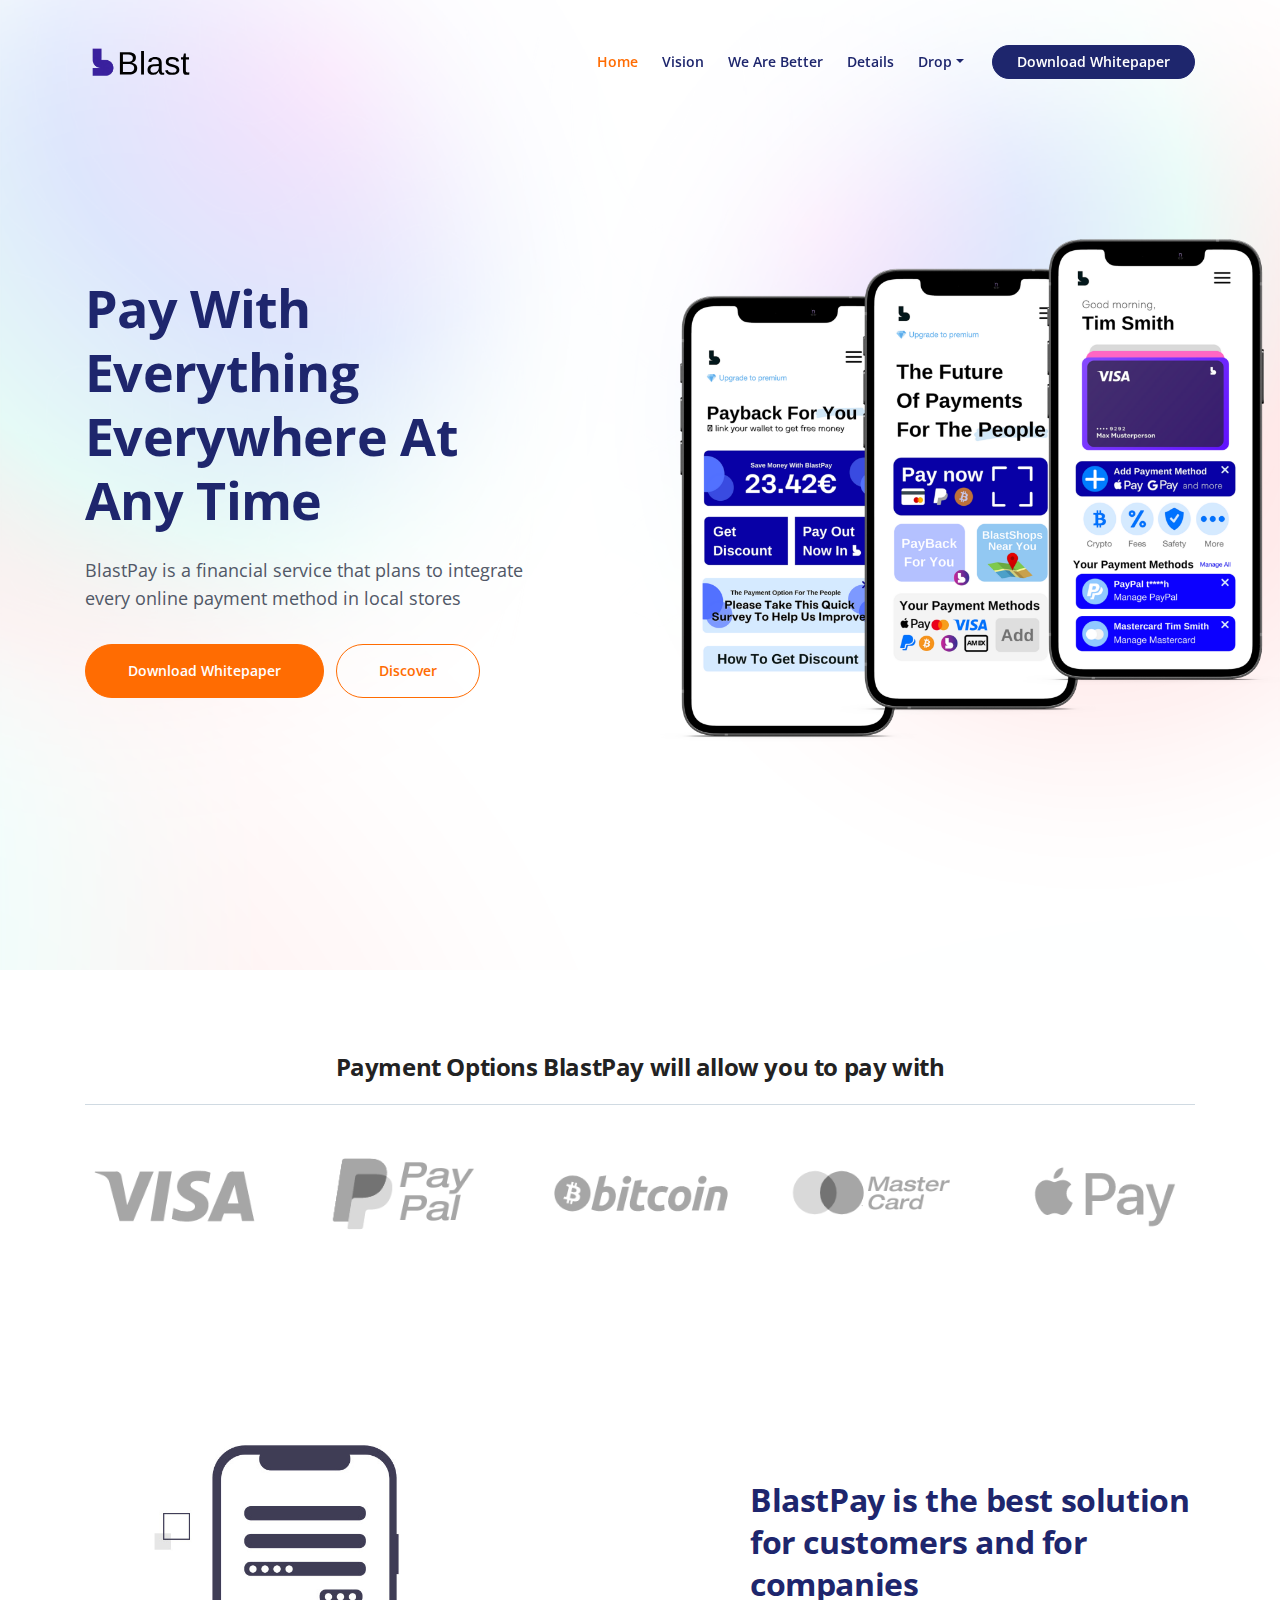
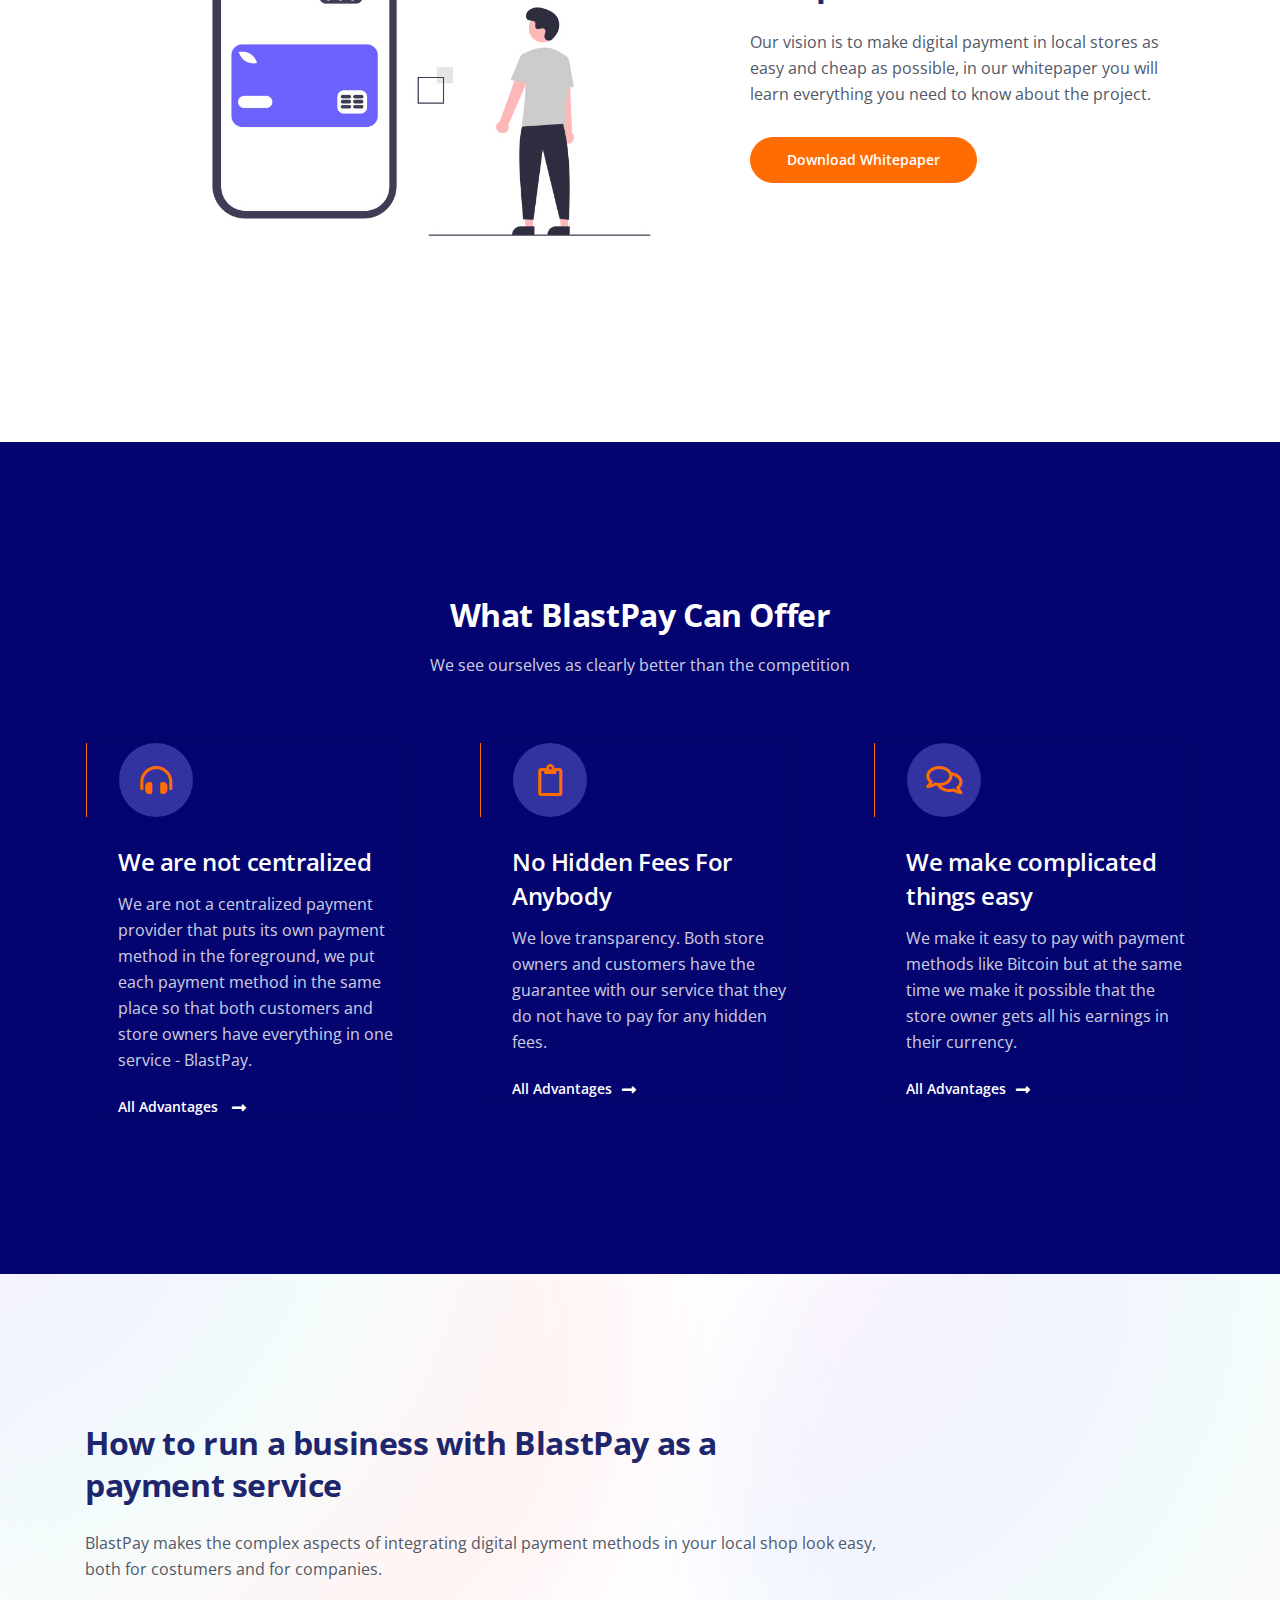
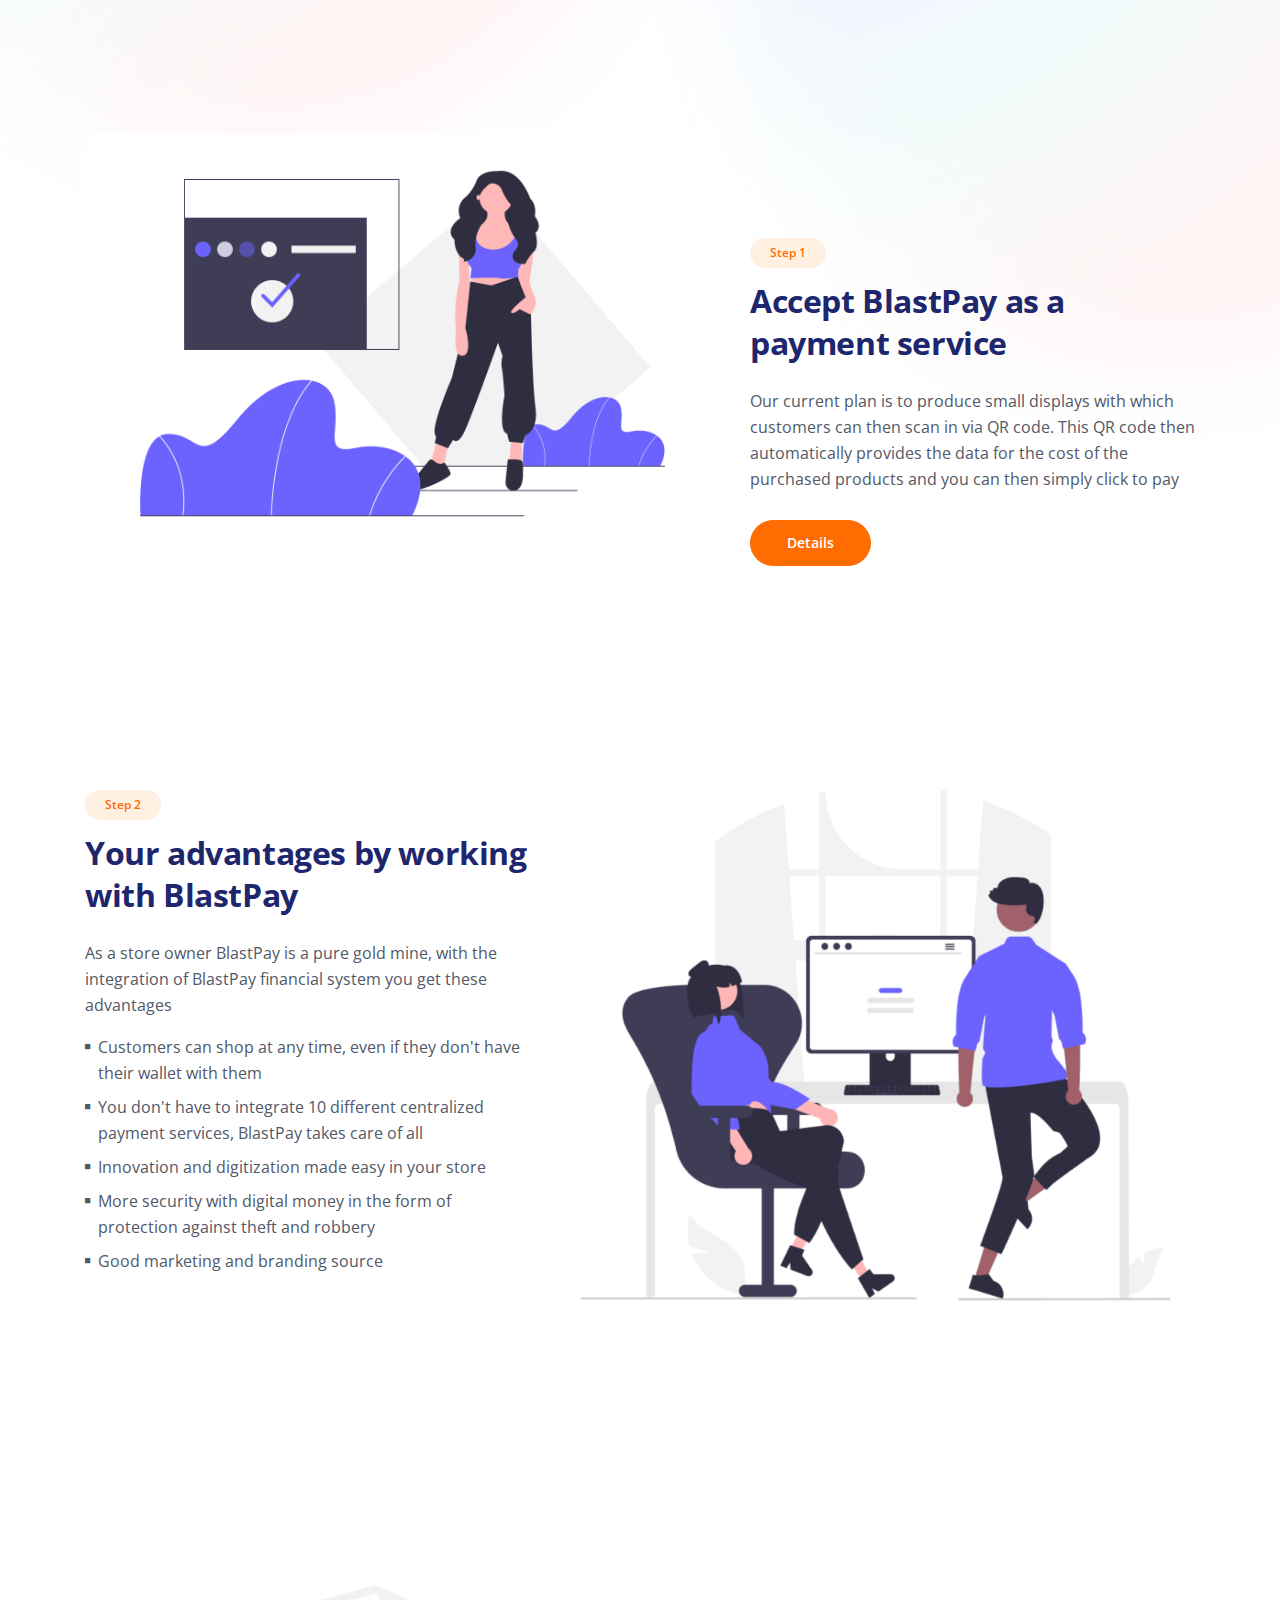
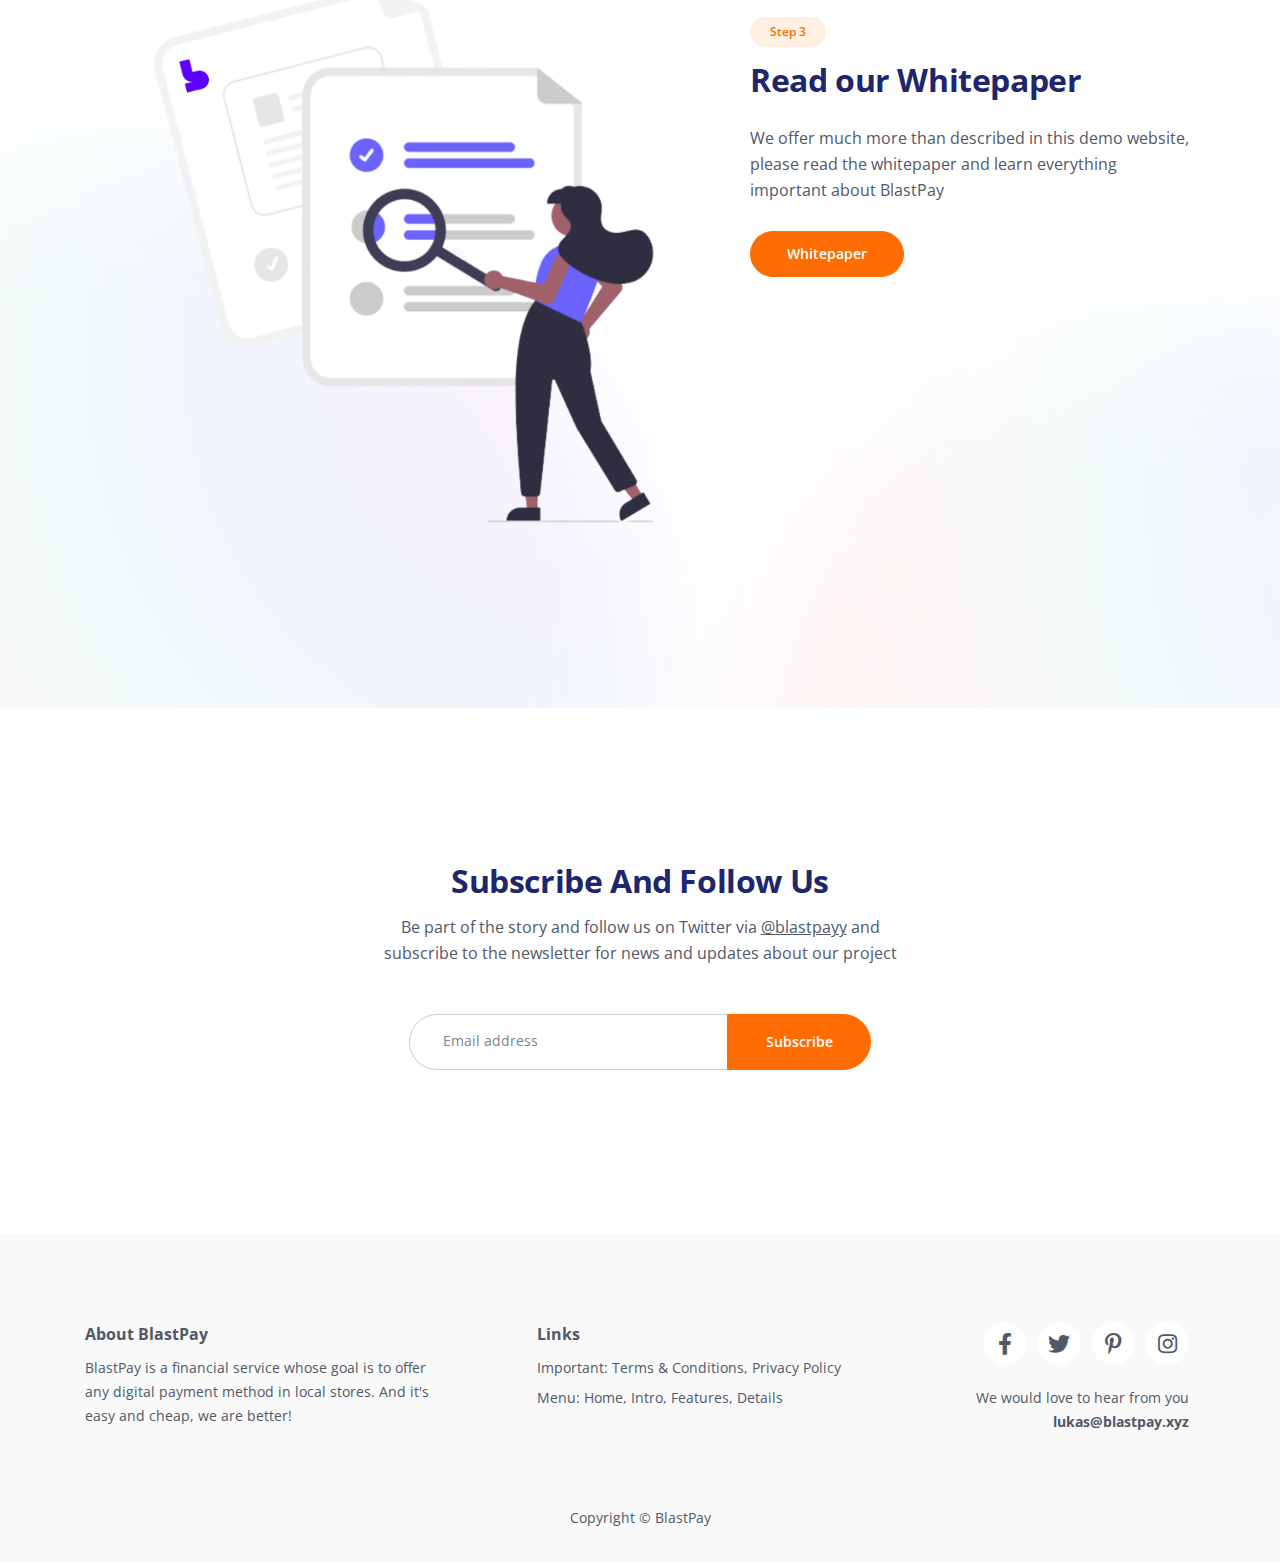
==== index.html @ 71c23a23 "Update index.html" ====
<!DOCTYPE html>
<html lang="en">
<head>
    <meta charset="utf-8">
    <meta name="viewport" content="width=device-width, initial-scale=1, shrink-to-fit=no">
    
    <!-- SEO Meta Tags -->
    <meta name="description" content="BlastPay is a financial service that plans to integrate every online payment methode in local stores">
    <meta name="author" content="Lukas Gruber">

    <!-- OG Meta Tags to improve the way the post looks when you share the page on Facebook, Twitter, LinkedIn -->
	<meta property="og:site_name" content="BlastPay" /> <!-- website name -->
	<meta property="og:site" content="https://www.blastpay.xyz" /> <!-- website link -->
	<meta property="og:title" content=""/> <!-- title shown in the actual shared post -->
	<meta property="og:description" content="" /> <!-- description shown in the actual shared post -->
	<meta property="og:image" content="" /> <!-- image link, make sure it's jpg -->
	<meta property="og:url" content="" /> <!-- where do you want your post to link to -->
	<meta name="twitter:card" content="summary_large_image"> <!-- to have large image post format in Twitter -->

    <!-- Webpage Title -->
    <title>BlastPay</title>
    
    <!-- Styles -->
    <link rel="preconnect" href="https://fonts.gstatic.com">
    <link href="https://fonts.googleapis.com/css2?family=Open+Sans:ital,wght@0,400;0,600;0,700;1,400;1,600&display=swap" rel="stylesheet">
    <link href="css/bootstrap.css" rel="stylesheet">
    <link href="css/fontawesome-all.css" rel="stylesheet">
    <link href="css/swiper.css" rel="stylesheet">
	<link href="css/magnific-popup.css" rel="stylesheet">
	<link href="css/styles.css" rel="stylesheet">
	
	<!-- Favicon  -->
    <link rel="icon" href="drunk.png">
</head>
<body data-spy="scroll" data-target=".fixed-top">
    
    <!-- Navigation -->
    <nav class="navbar navbar-expand-lg fixed-top navbar-light">
        <div class="container">
            
            <!-- Text Logo - Use this if you don't have a graphic logo -->
            <!-- <a class="navbar-brand logo-text page-scroll" href="index.html">Kora</a> -->

            <!-- Image Logo -->
            <a class="navbar-brand logo-image" href="index.html"><img src="images/logo.svg" alt="alternative"></a> 

            <button class="navbar-toggler p-0 border-0" type="button" data-toggle="offcanvas">
                <span class="navbar-toggler-icon"></span>
            </button>

            <div class="navbar-collapse offcanvas-collapse" id="navbarsExampleDefault">
                <ul class="navbar-nav ml-auto">
                    <li class="nav-item">
                        <a class="nav-link page-scroll" href="#header">Home <span class="sr-only">(current)</span></a>
                    </li>
                    <li class="nav-item">
                        <a class="nav-link page-scroll" href="#intro">Vision</a>
                    </li>
                    <li class="nav-item">
                        <a class="nav-link page-scroll" href="#features">We Are Better</a>
                    </li>
                    <li class="nav-item">
                        <a class="nav-link page-scroll" href="#details">Details</a>
                    </li>
                    <li class="nav-item dropdown">
                        <a class="nav-link dropdown-toggle" href="#" id="dropdown01" data-toggle="dropdown" aria-haspopup="true" aria-expanded="false">Drop</a>
                        <div class="dropdown-menu" aria-labelledby="dropdown01">
                            <a class="dropdown-item page-scroll" href="article.html">What is BlastPay</a>
                            <div class="dropdown-divider"></div>
                            <a class="dropdown-item page-scroll" href="#">Terms Conditions</a>
                            <div class="dropdown-divider"></div>
                            <a class="dropdown-item page-scroll" href="#">Privacy Policy</a>
                        </div>
                    </li>
                </ul>
                <span class="nav-item">
                    <a class="btn-solid-sm page-scroll" href="BlastPayV1.pdf" download="BlastPayV1.pdf">Download Whitepaper</a>
                </span>
            </div> <!-- end of navbar-collapse -->
        </div> <!-- end of container -->
    </nav> <!-- end of navbar -->
    <!-- end of navigation -->


    <!-- Header -->
    <header id="header" class="header">
        <div class="container">
            <div class="row">
                <div class="col-lg-5">
                    <div class="text-container">
                        <h1 class="h1-large">Pay With Everything Everywhere At Any Time </h1>
                        <p class="p-large">BlastPay is a financial service that plans to integrate every online payment method in local stores</p>
                        <a class="btn-solid-lg" href="BlastPayV1.pdf" download="BlastPayV1.pdf">Download Whitepaper</a>
                        <a class="btn-outline-lg page-scroll" href="#intro">Discover</a>
                    </div> <!-- end of text-container -->
                </div> <!-- end of col -->
                <div class="col-lg-7">
                    <div class="image-container">
                        <img class="img-fluid" src="header.png" alt="alternative">
                    </div> <!-- end of image-container -->
                </div> <!-- end of col -->
            </div> <!-- end of row -->
        </div> <!-- end of container -->
    </header> <!-- end of header -->
    <!-- end of header -->


    <!-- Customers -->
    <div class="slider-1">
        <div class="container">
            <div class="row">
                <div class="col-lg-12">
                    <h4>Payment Options <span>BlastPay</span> will allow you to pay with</h4>
                    <hr class="section-divider">

                    <!-- Image Slider -->
                    <div class="slider-container">
                        <div class="swiper-container image-slider">
                            <div class="swiper-wrapper">
                                <div class="swiper-slide">
                                    <img class="img-fluid" src="images/customer-logo-1.png" alt="alternative">
                                </div>
                                <div class="swiper-slide">
                                    <img class="img-fluid" src="images/customer-logo-2.png" alt="alternative">
                                </div>
                                <div class="swiper-slide">
                                    <img class="img-fluid" src="images/customer-logo-3.png" alt="alternative">
                                </div>
                                <div class="swiper-slide">
                                    <img class="img-fluid" src="images/customer-logo-4.png" alt="alternative">
                                </div>
                                <div class="swiper-slide">
                                    <img class="img-fluid" src="images/customer-logo-5.png" alt="alternative">
                                </div>
                                <div class="swiper-slide">
                                    <img class="img-fluid" src="images/customer-logo-6.png" alt="alternative">
                                </div>
                            </div> <!-- end of swiper-wrapper -->
                        </div> <!-- end of swiper container -->
                    </div> <!-- end of slider-container -->
                    <!-- end of image slider -->

                </div> <!-- end of col -->
            </div> <!-- end of row -->
        </div> <!-- end of container -->
    </div> <!-- end of slider-1 -->
    <!-- end of customers -->


    <!-- Introduction -->
    <div id="intro" class="basic-1">
        <div class="container">
            <div class="row">
                <div class="col-lg-7">
                    <img class="img-fluid" src="images/introduction.jpg" alt="alternative">
                </div> <!-- end of col -->
                <div class="col-lg-5">
                    <div class="text-container">
                        <h2>BlastPay is the best solution for customers and for companies</h2>
                        <p>Our vision is to make digital payment in local stores as easy and cheap as possible, in our whitepaper you will learn everything you need to know about the project. </p>
                        <a class="btn-solid-reg" href="BlastPayV1.pdf" download="BlastPayV1.pdf">Download Whitepaper </a>
                    </div> <!-- end of text-container -->
                </div> <!-- end of col -->
            </div> <!-- end of row -->
        </div> <!-- end of container -->
    </div> <!-- end of basic-1 -->
    <!-- end of introduction -->


    <!-- Features -->
    <div id="features" class="cards-1">
        <div class="container">
            <div class="row">
                <div class="col-lg-12">
                    <h2 class="h2-heading">What BlastPay Can Offer</h2>
                    <p class="p-heading">We see ourselves as clearly better than the competition </p>
                </div> <!-- end of col -->
            </div> <!-- end of row -->
            <div class="row">
                <div class="col-lg-12">
                    
                    <!-- Card -->
                    <div class="card">
                        <div class="card-icon-wrapper">
                            <div class="card-icon">
                                <span class="fas fa-headphones-alt green"></span>
                            </div>
                        </div>
                        <div class="card-body">
                            <h4 class="card-title">We are not centralized</h4>
                            <p>We are not a centralized payment provider that puts its own payment method in the foreground, we put each payment method in the same place so that both customers and store owners have everything in one service - BlastPay.</p>
                            <a class="read-more no-line" href="#">All Advantages <span class="fas fa-long-arrow-alt-right"></span></a>
                        </div>
                    </div>
                    <!-- end of card -->

                    <!-- Card -->
                    <div class="card">
                        <div class="card-icon-wrapper">
                            <div class="card-icon">
                                <span class="far fa-clipboard blue"></span>
                            </div>
                        </div>
                        <div class="card-body">
                            <h4 class="card-title">No Hidden Fees For Anybody</h4>
                            <p>We love transparency. Both store owners and customers have the guarantee with our service that they do not have to pay for any hidden fees.</p>
                            <a class="read-more no-line" href="#">All Advantages<span class="fas fa-long-arrow-alt-right"></span></a>
                        </div>
                    </div>
                    <!-- end of card -->

                    <!-- Card -->
                    <div class="card">
                        <div class="card-icon-wrapper">
                            <div class="card-icon">
                                <span class="far fa-comments purple"></span>
                            </div>
                        </div>
                        <div class="card-body">
                            <h4 class="card-title">We make complicated things easy</h4>
                            <p>We make it easy to pay with payment methods like Bitcoin but at the same time we make it possible that the store owner gets all his earnings in their currency.</p>
                            <a class="read-more no-line" href="article.html/mb-4">All Advantages<span class="fas fa-long-arrow-alt-right"></span></a>
                        </div>
                    </div>
                    <!-- end of card -->

                </div> <!-- end of col -->
            </div> <!-- end of row -->
        </div> <!-- end of container -->
    </div> <!-- end of cards-1 -->
    <!-- end of features -->


    <!-- Details 1 -->
    <div id="details" class="basic-2">
        <div class="container">
            <div class="row">
                <div class="col-lg-9">
                    <div class="intro">
                        <h2>How to run a business with BlastPay as a payment service</h2>
                        <p>BlastPay makes the complex aspects of integrating digital payment methods in your local shop look easy, both for costumers and for companies.</p>
                    </div> <!-- end of intro -->
                </div> <!-- end of col -->
            </div> <!-- end of row -->
            <div class="row">
                <div class="col-lg-7">
                    <div class="image-container">
                        <img class="img-fluid" src="images/details-1.png" alt="alternative">
                    </div> <!-- end of image-container -->
                </div> <!-- end of col -->
                <div class="col-lg-5">
                    <div class="text-container">
                        <div class="section-title">Step 1</div>
                        <h2>Accept BlastPay as a payment service</h2>
                        <p>Our current plan is to produce small displays with which customers can then scan in via QR code. This QR code then automatically provides the data for the cost of the purchased products and you can then simply click to pay</p>
                        <a class="btn-solid-reg popup-with-move-anim" href="#details-lightbox">Details</a>
                    </div> <!-- end of text-container -->
                </div> <!-- end of col -->
            </div> <!-- end of row -->
        </div> <!-- end of container -->
    </div> <!-- end of basic-2 -->
    <!-- end of details 1 -->


    <!-- Details Lightbox -->
    <!-- Lightbox -->
	<div id="details-lightbox" class="lightbox-basic zoom-anim-dialog mfp-hide">
        <div class="row">
            <button title="Close (Esc)" type="button" class="mfp-close x-button">×</button>
			<div class="col-lg-8">
                <div class="image-container">
                    <img class="img-fluid" src="images/details-lightbox.jpg" alt="alternative">
                </div> <!-- end of image-container -->
			</div> <!-- end of col -->
			<div class="col-lg-4">
                <h3>Transaction Goals</h3>
				<hr>
                <p>We are trying to make the transactions as fast and as transparent as possible.</p>
                <h4>How we revolutionize the transaction process</h4>
                <p> Our transaction process has significant advantages like...</p>
                <ul class="list-unstyled li-space-lg">
                    <li class="media">
                        <i class="fas fa-chevron-right"></i><div class="media-body">Costumers can pay with Everything</div>
                    </li>
                    <li class="media">
                        <i class="fas fa-chevron-right"></i><div class="media-body">Shop Owners get everything in Euro</div>
                    </li>
                    <li class="media">
                        <i class="fas fa-chevron-right"></i><div class="media-body">No hidden fees for any party involved</div>
                    </li>
                    <li class="media">
                        <i class="fas fa-chevron-right"></i><div class="media-body">Fast Transactions with just a Click</div>
                    </li>
                    <li class="media">
                        <i class="fas fa-chevron-right"></i><div class="media-body">Everything in one wallet</div>
                    </li>
                </ul>
                <a class="btn-solid-reg mfp-close page-scroll" href="BlastPayV1.pdf" download="BlastPayV1.pdf">Whitepaper</a> <button class="btn-outline-reg mfp-close as-button" type="button">Back</button>
			</div> <!-- end of col -->
		</div> <!-- end of row -->
    </div> <!-- end of lightbox-basic -->
    <!-- end of lightbox -->
    <!-- end of details lightbox -->


    <!-- Details 2 -->
    <div class="basic-3">
        <div class="container">
            <div class="row">
                <div class="col-lg-5">
                    <div class="text-container">
                        <div class="section-title">Step 2</div>
                        <h2>Your advantages by working with BlastPay</h2>
                        <p>As a store owner BlastPay is a pure gold mine, with the integration of BlastPay financial system you get these advantages</p>
                        <ul class="list-unstyled li-space-lg">
                            <li class="media">
                                <i class="fas fa-square"></i>
                                <div class="media-body">Customers can shop at any time, even if they don't have their wallet with them</div>
                            </li>
                            <li class="media">
                                <i class="fas fa-square"></i>
                                <div class="media-body">You don't have to integrate 10 different centralized payment services, BlastPay takes care of all</div>
                            </li>
                            <li class="media">
                                <i class="fas fa-square"></i>
                                <div class="media-body">Innovation and digitization made easy in your store</div>
                            </li>
                            <li class="media">
                                <i class="fas fa-square"></i>
                                <div class="media-body">More security with digital money in the form of protection against theft and robbery</div>
                            </li>
                            <li class="media">
                                <i class="fas fa-square"></i>
                                <div class="media-body">Good marketing and branding source</div>
                            </li>
                        </ul>
                    </div> <!-- end of text-container -->
                </div> <!-- end of col -->
                <div class="col-lg-7">
                    <div class="image-container">
                        <img class="img-fluid" src="images/details-2.png" alt="alternative">
                    </div> <!-- end of image-container -->
                </div> <!-- end of col -->
            </div> <!-- end of row -->
        </div> <!-- end of container -->
    </div> <!-- end of basic-3 -->
    <!-- end of details 2 -->


    <!-- Details 3 -->
    <div class="basic-4">
        <div class="container">
            <div class="row">
                <div class="col-lg-7">
                    <div class="image-container">
                        <img class="img-fluid" src="images/details-3.png" alt="alternative">
                    </div> <!-- end of image-container -->
                </div> <!-- end of col -->
                <div class="col-lg-5">
                    <div class="text-container">
                        <div class="section-title">Step 3</div>
                        <h2>Read our Whitepaper</h2>
                        <p>We offer much more than described in this demo website, please read the whitepaper and learn everything important about BlastPay</p>
                        <a class="btn-solid-reg" href="BlastPayV1.pdf" download="BlastPayV1.pdf">Whitepaper</a>
                    </div> <!-- end of text-container -->
                </div> <!-- end of col -->
            </div> <!-- end of row -->
        </div> <!-- end of container -->
    </div> <!-- end of basic-4 -->
    <!-- end of details 3 -->


   


    <!-- Newsletter -->
	<div class="form-1">
		<div class="container">
            <div class="row">
                <div class="col-lg-12">
                    <h2 class="h2-heading">Subscribe And Follow Us</h2>
                    <p class="p-heading">Be part of the story and follow us on Twitter via <a href="https://twitter.com/BlastPayy">@blastpayy</a> and subscribe to the newsletter for news and updates about our project</p>
                </div> <!-- end of col -->
            </div> <!-- end of row -->
            <div class="row">
                <div class="col-lg-12">
                    
                    <!-- Newsletter Form -->
                    <form>
                        <div class="form-group mail">
                            <input type="email" class="form-control-input" id="nemail" required>
                            <label class="label-control" for="nemail">Email address</label>
                            <div class="help-block with-errors"></div>
                        </div>
                        <div class="form-group">
                            <button type="submit" class="form-control-submit-button">Subscribe</button>
                        </div>
                        <div class="form-message">
                            <div id="nmsgSubmit" class="h3 text-center hidden"></div>
                        </div>
                    </form>
                    <!-- end of newsletter form -->
                    
                </div> <!-- end of col -->
            </div> <!-- end of row -->
        </div> <!-- end of container -->
    </div> <!-- end of form-1 -->
    <!-- end of newsletter -->


    <!-- Footer -->
    <div class="footer">
        <div class="container">
            <div class="row">
                <div class="col-lg-12">
                    <div class="footer-col first">
                        <h6>About BlastPay</h6>
                        <p class="p-small">BlastPay is a financial service whose goal is to offer any digital payment method in local stores. And it's easy and cheap, we are better!</p>
                    </div> <!-- end of footer-col -->
                    <div class="footer-col second">
                        <h6>Links</h6>
                        <ul class="list-unstyled li-space-lg p-small">
                            <li>Important: <a href="#">Terms & Conditions</a>, <a href="#">Privacy Policy</a></li>
                            <li>Menu: <a class="page-scroll" href="#header">Home</a>, <a class="page-scroll" href="#intro">Intro</a>, <a class="page-scroll" href="#features">Features</a>, <a class="page-scroll" href="#details">Details</a></li>
                        </ul>
                    </div> <!-- end of footer-col -->
                    <div class="footer-col third">
                        <span class="fa-stack">
                            <a href="#your-link">
                                <i class="fas fa-circle fa-stack-2x"></i>
                                <i class="fab fa-facebook-f fa-stack-1x"></i>
                            </a>
                        </span>
                        <span class="fa-stack">
                            <a href="#your-link">
                                <i class="fas fa-circle fa-stack-2x"></i>
                                <i class="fab fa-twitter fa-stack-1x"></i>
                            </a>
                        </span>
                        <span class="fa-stack">
                            <a href="#your-link">
                                <i class="fas fa-circle fa-stack-2x"></i>
                                <i class="fab fa-pinterest-p fa-stack-1x"></i>
                            </a>
                        </span>
                        <span class="fa-stack">
                            <a href="#your-link">
                                <i class="fas fa-circle fa-stack-2x"></i>
                                <i class="fab fa-instagram fa-stack-1x"></i>
                            </a>
                        </span>
                        <p class="p-small">We would love to hear from you <a href="lukasgruber2005@gmail.com"><strong>lukas@blastpay.xyz</strong></a></p>
                    </div> <!-- end of footer-col -->
                </div> <!-- end of col -->
            </div> <!-- end of row -->
        </div> <!-- end of container -->
    </div> <!-- end of footer -->  
    <!-- end of footer -->


    <!-- Copyright -->
    <div class="copyright">
        <div class="container">
            <div class="row">
                <div class="col-lg-12">
                    <p class="p-small">Copyright © <a href="#your-link">BlastPay</a></p>
                </div> <!-- end of col -->
            </div> <!-- enf of row -->
        </div> <!-- end of container -->
    </div> <!-- end of copyright --> 
    <!-- end of copyright -->
    
    	
    <!-- Scripts -->
    <script src="js/jquery.min.js"></script> <!-- jQuery for Bootstrap's JavaScript plugins -->
    <script src="js/bootstrap.min.js"></script> <!-- Bootstrap framework -->
    <script src="js/jquery.easing.min.js"></script> <!-- jQuery Easing for smooth scrolling between anchors -->
    <script src="js/jquery.magnific-popup.js"></script> <!-- Magnific Popup for lightboxes -->
    <script src="js/swiper.min.js"></script> <!-- Swiper for image and text sliders -->
    <script src="js/scripts.js"></script> <!-- Custom scripts -->
</body>
</html>
---- css/styles.css ----
/* Description: Master CSS file */

/*****************************************
Table Of Contents:
- General Styles
- Navigation
- Header
- Customers
- Introduction
- Features
- Details 1
- Details Lightbox
- Details 2
- Details 3
- Testimonials
- Newsletter
- Footer
- Copyright
- Back To Top Button
- Extra pages
- Media Queries
******************************************/

/*****************************************
Colors:
- Buttons - orange #ff6c02
- Headings text - navy blue #1e266d
- Body text - dark gray #515867
- Backgrounds - light gray #f9f9f9
******************************************/


/**************************/
/*     General Styles     */
/**************************/
body,
html {
    width: 100%;
	height: 100%;
}

body, p {
	color: #515867; 
	font: 400 1rem/1.625rem "Open Sans", sans-serif;
}

h1 {
	color: #1e266d;
	font-weight: 700;
	font-size: 2.5rem;
	line-height: 3.125rem;
	letter-spacing: -0.5px;
}

h2 {
	color: #1e266d;
	font-weight: 700;
	font-size: 2rem;
	line-height: 2.625rem;
	letter-spacing: -0.4px;
}

h3 {
	color: #1e266d;
	font-weight: 700;
	font-size: 1.75rem;
	line-height: 2.375rem;
	letter-spacing: -0.4px;
}

h4 {
	color: #1e266d;
	font-weight: 700;
	font-size: 1.5rem;
	line-height: 2.125rem;
	letter-spacing: -0.4px;
}

h5 {
	color: #1e266d;
	font-weight: 700;
	font-size: 1.25rem;
	line-height: 1.75rem;
}

h6 {
	color: #1e266d;
	font-weight: 700;
	font-size: 1rem;
	line-height: 1.5rem;
}

.h1-large {
	font-size: 2.75rem;
	line-height: 3.5rem;
	letter-spacing: -0.7px;
}

.p-large {
	font-size: 1.125rem;
	line-height: 1.75rem;
}

.p-small {
	font-size: 0.875rem;
	line-height: 1.5rem;
}

.testimonial-text {
	font-style: italic;
}

.testimonial-author {
	font-weight: 600;
	font-size: 1rem;
	line-height: 1.5rem;
}

.li-space-lg li {
	margin-bottom: 0.5rem;
}

a {
	color: #515867;
	text-decoration: underline;
}

a:hover {
	color: #515867;
	text-decoration: underline;
}

.no-line {
	text-decoration: none;
}

.no-line:hover {
	text-decoration: none;
}

.read-more {
	font-weight: 600;
	font-size: 0.875rem;
	line-height: 1.5rem;
}

.read-more .fas {
	margin-left: 0.625rem;
	font-size: 1rem;
	vertical-align: -8%;
}

.blue {
	color: #1d79fb;
}

.bg-gray {
	background-color: #f9f9f9;
}

.section-divider {
	display: inline-block;
	width: 100%;
	height: 1px;
	border: none;
	background-color: #d0dae2;
}

.section-title {
	display: inline-block;
	margin-bottom: 0.75rem;
	padding: 0.375rem 1.25rem;
	border-radius: 20px;
	background-color: #fff0e2;
	color: #ff6c02;
	font-weight: 600;
	font-size: 0.75rem;
	line-height: 1.125rem;
}

.btn-solid-reg {
	display: inline-block;
	padding: 1.375rem 2.25rem 1.375rem 2.25rem;
	border: 1px solid #ff6c02;
	border-radius: 32px;
	background-color: #ff6c02;
	color: #ffffff;
	font-weight: 600;
	font-size: 0.875rem;
	line-height: 0;
	text-decoration: none;
	transition: all 0.2s;
}

.btn-solid-reg:hover {
	border: 1px solid #ff6c02;
	background-color: transparent;
	color: #ff6c02; /* needs to stay here because of the color property of a tag */
	text-decoration: none;
}

.btn-solid-lg {
	display: inline-block;
	padding: 1.625rem 2.625rem 1.625rem 2.625rem;
	border: 1px solid #ff6c02;
	border-radius: 32px;
	background-color: #ff6c02;
	color: #ffffff;
	font-weight: 600;
	font-size: 0.875rem;
	line-height: 0;
	text-decoration: none;
	transition: all 0.2s;
}

.btn-solid-lg:hover {
	border: 1px solid #ff6c02;
	background-color: transparent;
	color: #ff6c02; /* needs to stay here because of the color property of a tag */
	text-decoration: none;
}

.btn-solid-sm {
	display: inline-block;
	padding: 1rem 1.5rem 1rem 1.5rem;
	border: 1px solid #ff6c02;
	border-radius: 32px;
	background-color: #ff6c02;
	color: #ffffff;
	font-weight: 600;
	font-size: 0.875rem;
	line-height: 0;
	text-decoration: none;
	transition: all 0.2s;
}

.btn-solid-sm:hover {
	border: 1px solid #ff6c02;
	background-color: transparent;
	color: #ff6c02;
	text-decoration: none;
}

.btn-outline-reg {
	display: inline-block;
	padding: 1.375rem 2.25rem 1.375rem 2.25rem;
	border: 1px solid #ff6c02;
	border-radius: 32px;
	background-color: transparent;
	color: #ff6c02;
	font-weight: 600;
	font-size: 0.875rem;
	line-height: 0;
	text-decoration: none;
	transition: all 0.2s;
}

.btn-outline-reg:hover {
	background-color: #ff6c02;
	color: #ffffff;
	text-decoration: none;
}

.btn-outline-lg {
	display: inline-block;
	padding: 1.625rem 2.625rem 1.625rem 2.625rem;
	border: 1px solid #ff6c02;
	border-radius: 32px;
	background-color: transparent;
	color: #ff6c02;
	font-weight: 600;
	font-size: 0.875rem;
	line-height: 0;
	text-decoration: none;
	transition: all 0.2s;
}

.btn-outline-lg:hover {
	background-color: #ff6c02;
	color: #ffffff;
	text-decoration: none;
}

.btn-outline-sm {
	display: inline-block;
	padding: 1rem 1.5rem 1rem 1.5rem;
	border: 1px solid #ff6c02;
	border-radius: 32px;
	background-color: transparent;
	color: #ff6c02;
	font-weight: 600;
	font-size: 0.875rem;
	line-height: 0;
	text-decoration: none;
	transition: all 0.2s;
}

.btn-outline-sm:hover {
	background-color: #ff6c02;
	color: #ffffff;
	text-decoration: none;
}

.form-group {
	position: relative;
	margin-bottom: 1.25rem;
}

.label-control {
	position: absolute;
	top: 0.875rem;
	left: 1.625rem;
	color: #7d838a;
	opacity: 1;
	font-size: 0.875rem;
	line-height: 1.375rem;
	cursor: text;
	transition: all 0.2s ease;
}

.form-control-input:focus + .label-control,
.form-control-input.notEmpty + .label-control,
.form-control-textarea:focus + .label-control,
.form-control-textarea.notEmpty + .label-control {
	top: 0.125rem;
	color: #515867;
	opacity: 1;
	font-size: 0.75rem;
	font-weight: 700;
}

.form-control-input,
.form-control-select {
	display: block; /* needed for proper display of the label in Firefox, IE, Edge */
	width: 100%;
	padding-top: 1.125rem;
	padding-bottom: 0.125rem;
	padding-left: 1.625rem;
	border: 1px solid #cbcbd1;
	border-radius: 32px;
	background-color: #ffffff;
	color: #515867;
	font-size: 0.875rem;
	line-height: 1.875rem;
	transition: all 0.2s;
	-webkit-appearance: none; /* removes inner shadow on form inputs on ios safari */
}

.form-control-select {
	padding-top: 0.5rem;
	padding-bottom: 0.5rem;
	height: 3.25rem;
	color: #7d838a;
}

select {
    /* you should keep these first rules in place to maintain cross-browser behavior */
    -webkit-appearance: none;
	-moz-appearance: none;
	-ms-appearance: none;
    -o-appearance: none;
    appearance: none;
    background-image: url('../images/down-arrow.png');
    background-position: 96% 50%;
    background-repeat: no-repeat;
    outline: none;
}

.form-control-textarea {
	display: block; /* used to eliminate a bottom gap difference between Chrome and IE/FF */
	width: 100%;
	height: 14rem; /* used instead of html rows to normalize height between Chrome and IE/FF */
	padding-top: 1.5rem;
	padding-left: 1.5rem;
	border: 1px solid #cbcbd1;
	border-radius: 2px;
	background-color: #ffffff;
	color: #515867;
	font-size: 0.875rem;
	line-height: 1.5rem;
	transition: all 0.2s;
}

.form-control-input:focus,
.form-control-select:focus,
.form-control-textarea:focus {
	border: 1px solid #a1a1a1;
	outline: none; /* Removes blue border on focus */
}

.form-control-input:hover,
.form-control-select:hover,
.form-control-textarea:hover {
	border: 1px solid #a1a1a1;
}

.checkbox {
	font-size: 0.75rem;
	line-height: 1.25rem;
}

input[type='checkbox'] {
	vertical-align: -10%;
	margin-right: 0.5rem;
}

.form-control-submit-button {
	display: inline-block;
	width: 100%;
	height: 3.25rem;
	border: 1px solid #ff6c02;
	border-radius: 32px;
	background-color: #ff6c02;
	color: #ffffff;
	font-weight: 600;
	font-size: 0.875rem;
	line-height: 0;
	cursor: pointer;
	transition: all 0.2s;
}

.form-control-submit-button:hover {
	border: 1px solid #ff6c02;
	background-color: transparent;
	color: #ff6c02;
}

/* Fade-move Animation For Details Lightbox - Magnific Popup */
/* at start */
.my-mfp-slide-bottom .zoom-anim-dialog {
	opacity: 0;
	transition: all 0.2s ease-out;
	-webkit-transform: translateY(-1.25rem) perspective(37.5rem) rotateX(10deg);
	-ms-transform: translateY(-1.25rem) perspective(37.5rem) rotateX(10deg);
	transform: translateY(-1.25rem) perspective(37.5rem) rotateX(10deg);
}

/* animate in */
.my-mfp-slide-bottom.mfp-ready .zoom-anim-dialog {
	opacity: 1;
	-webkit-transform: translateY(0) perspective(37.5rem) rotateX(0); 
	-ms-transform: translateY(0) perspective(37.5rem) rotateX(0); 
	transform: translateY(0) perspective(37.5rem) rotateX(0); 
}

/* animate out */
.my-mfp-slide-bottom.mfp-removing .zoom-anim-dialog {
	opacity: 0;
	-webkit-transform: translateY(-0.625rem) perspective(37.5rem) rotateX(10deg); 
	-ms-transform: translateY(-0.625rem) perspective(37.5rem) rotateX(10deg); 
	transform: translateY(-0.625rem) perspective(37.5rem) rotateX(10deg); 
}

/* dark overlay, start state */
.my-mfp-slide-bottom.mfp-bg {
	opacity: 0;
	transition: opacity 0.2s ease-out;
}

/* animate in */
.my-mfp-slide-bottom.mfp-ready.mfp-bg {
	opacity: 0.8;
}
/* animate out */
.my-mfp-slide-bottom.mfp-removing.mfp-bg {
	opacity: 0;
}
/* end of fade-move animation for details lightbox - magnific popup */


/**********************/
/*     Navigation     */
/**********************/
.navbar {
	border-bottom: 1px solid #e3e8ec;
	background-color: #ffffff;
	font-weight: 600;
	font-size: 0.875rem;
	line-height: 0.875rem;
}

.navbar .navbar-brand {
	padding-top: 0.25rem;
	padding-bottom: 0.25rem;
}

.navbar .logo-image img {
    width: 110px;
	height: 60px;
}

.navbar .logo-text {
	color: #1e266d;
	font-weight: 700;
	font-size: 2rem;
	line-height: 1rem;
	text-decoration: none;
}

.offcanvas-collapse {
	position: fixed;
	top: 3.25rem; /* adjusts the height between the top of the page and the offcanvas menu */
	bottom: 0;
	left: 100%;
	width: 100%;
	padding-right: 1rem;
	padding-left: 1rem;
	overflow-y: auto;
	visibility: hidden;
	background-color: #ffffff;
	transition: visibility .3s ease-in-out, -webkit-transform .3s ease-in-out;
	transition: transform .3s ease-in-out, visibility .3s ease-in-out;
	transition: transform .3s ease-in-out, visibility .3s ease-in-out, -webkit-transform .3s ease-in-out;
}

.offcanvas-collapse.open {
	visibility: visible;
	-webkit-transform: translateX(-100%);
	transform: translateX(-100%);
}

.navbar .navbar-nav {
	margin-top: 0.75rem;
	margin-bottom: 0.5rem;
}

.navbar .nav-item .nav-link {
	padding-top: 0.625rem;
	padding-bottom: 0.625rem;
	color: #1e266d;
	text-decoration: none;
	transition: all 0.2s ease;
}

.navbar .nav-item.dropdown.show .nav-link,
.navbar .nav-item .nav-link:hover,
.navbar .nav-item .nav-link.active {
	color: #ff6c02;
}

/* Dropdown Menu */
.navbar .dropdown .dropdown-menu {
	animation: fadeDropdown 0.2s; /* required for the fade animation */
}

@keyframes fadeDropdown {
    0% {
        opacity: 0;
    }

    100% {
        opacity: 1;
	}
}

.navbar .dropdown-menu {
	margin-top: 0.5rem;
	margin-bottom: 0.5rem;
	border: none;
	background-color: #ffffff;
}

.navbar .dropdown-item {
	padding-top: 0.5rem;
	padding-bottom: 0.5rem;
	color: #1e266d;
	font-weight: 600;
	font-size: 0.875rem;
	line-height: 0.875rem;
	text-decoration: none;
}

.navbar .dropdown-item:hover {
	background-color: #ffffff;
	color: #ff6c02;
}

.navbar .dropdown-divider {
	width: 100%;
	height: 1px;
	margin: 0.5rem auto 0.5rem auto;
	border: none;
	background-color: #e7e7e7;
}
/* end of dropdown menu */

.navbar .nav-item .btn-solid-sm {
	margin-top: 0.125rem;
	border: 1px solid #1e266d;
	background-color: #1e266d;
}

.navbar .nav-item .btn-solid-sm:hover {
	background-color: transparent;
	color: #1e266d;
}

.navbar .navbar-toggler {
	padding: 0;
	border: none;
	font-size: 1.25rem;
}


/*****************/
/*    Header     */
/*****************/
.header {
	padding-top: 7rem;
	padding-bottom: 2.5rem;
	background: url('../images/header-background.png') center center no-repeat;
	background-size: cover;
	text-align: center;
}

.header .text-container {
	margin-bottom: 4rem;
}

.header .h1-large {
	margin-bottom: 1.5rem;
}

.header .p-large {
	margin-bottom: 2rem;
}

.header .btn-solid-lg {
	margin-right: 0.5rem;
	margin-bottom: 0.75rem;
}


/********************/
/*    Customers     */
/********************/
.slider-1 {
	padding-top: 3.5rem;
	padding-bottom: 3rem;
	text-align: center;
}

.slider-1 h4 {
	margin-bottom: 0.25rem;
	color: #222222;
}

.slider-1 .section-divider {
	margin-bottom: 1rem;
}

.slider-1 .slider-container {
	margin-bottom: 0.5rem;
	padding: 1rem 0;
}


/************************/
/*     Introduction     */
/************************/
.basic-1 {
	padding-top: 5.25rem;
	padding-bottom: 10rem;
}

.basic-1 img {
	margin-bottom: 3.5rem;
}

.basic-1 h2 {
	margin-bottom: 1.5rem;
}

.basic-1 p {
	margin-bottom: 1.875rem;
}


/********************/
/*     Features     */
/********************/
.cards-1 {
	padding-top: 9.5rem;
	padding-bottom: 6.625rem;
	background-color: #040470;
}

.cards-1 .h2-heading {
	margin-bottom: 1rem;
	color: #ffffff;
	text-align: center;
}

.cards-1 .p-heading {
	margin-bottom: 4rem;
	color: #ffffff;
	opacity: 0.8;
	text-align: center;
}

.cards-1 .card {
	margin-bottom: 3rem;
	background-color: transparent;
}

.cards-1 .card-icon-wrapper {
	padding-left: 2rem;
	border-left: 1px solid #ff6c02;
}

.cards-1 .card-icon {
	width: 74px;
	height: 74px;
	border-radius: 50%;
	background-color: #3232a0;
	text-align: center;
}

.cards-1 .card-icon .fas,
.cards-1 .card-icon .far {
	color: #ff6c02;
	font-size: 2rem;
	line-height: 4.625rem;
}

.cards-1 .card-body {
	padding: 0 0 0 2rem;
}

.cards-1 .card-title {
	margin-top: 1.75rem;
	color: #ffffff;
	font-weight: 600;
}

.cards-1 .card-body p {
	margin-bottom: 1.25rem;
	color: #ffffff;
	opacity: 0.8;
}

.cards-1 .read-more {
	color: #ffffff;
}

.cards-1 .read-more .fas {
	color: #ffffff;
}


/*********************/
/*     Details 1     */
/*********************/
.basic-2 {
	padding-top: 9.25rem;
	padding-bottom: 5rem;
	background: url('../images/details-1-background.png') center center no-repeat;
	background-size: cover;
}

.basic-2 h2 {
	margin-bottom: 1.5rem;
}

.basic-2 .intro {
	margin-bottom: 9.5rem;
}

.basic-2 .image-container {
	margin-bottom: 3.75rem;
}

.basic-2 .text-container p {
	margin-bottom: 1.75rem;
}


/****************************/
/*     Details Lightbox     */
/****************************/
.lightbox-basic {
	position: relative;
	max-width: 1150px;
	margin: 2.5rem auto;
	padding: 3rem 1rem;
	background-color: #ffffff;
	text-align: left;
}

.lightbox-basic .image-container {
	margin-bottom: 3rem;
	text-align: center;
}

.lightbox-basic .image-container img {
	border-radius: 8px;
}

.lightbox-basic h3 {
	margin-bottom: 0.5rem;
}

.lightbox-basic hr {
	width: 44px;
	margin-top: 0.125rem;
	margin-bottom: 1rem;
	margin-left: 0;
	height: 2px;
	border: none;
	background-color: #ff6c02;
}

.lightbox-basic h4 {
	margin-top: 1.75rem;
	margin-bottom: 0.625rem;
}

.lightbox-basic .list-unstyled {
	margin-bottom: 1.5rem;
}

.lightbox-basic .list-unstyled .fas {
	font-size: 0.75rem;
	line-height: 1.75rem;
}

.lightbox-basic .list-unstyled .media-body {
	margin-left: 0.375rem;
}

.lightbox-basic .list-unstyled {
	margin-bottom: 1.5rem;
}

/* Action Button */
.lightbox-basic .btn-solid-reg.mfp-close {
	position: relative;
	width: auto;
	height: auto;
	border-color: #ff6c02;
	background-color: #ff6c02;
	color: #ffffff;
	opacity: 1;
	font-weight: 600;
	font-family: "Open Sans";
}

.lightbox-basic .btn-solid-reg.mfp-close:hover {
	background-color: transparent;
	color: #ff6c02;
}
/* end of action Button */

/* Back Button */
.lightbox-basic .btn-outline-reg.mfp-close.as-button {
	position: relative;
	display: inline-block;
	width: auto;
	height: auto;
	margin-left: 0.375rem;
	padding: 1.375rem 2.25rem 1.375rem 2.25rem;
	border: 1px solid #ff6c02;
	background-color: transparent;
	color: #ff6c02;
	opacity: 1;
	font-family: "Open Sans";
}

.lightbox-basic .btn-outline-reg.mfp-close.as-button:hover {
	background-color: #ff6c02;
	color: #ffffff;
}
/* end of back button */

/* Close X Button */
.lightbox-basic button.mfp-close.x-button {
	position: absolute;
	top: -2px;
	right: -2px;
	width: 44px;
	height: 44px;
	color: #555555;
}
/* end of close x button */


/*********************/
/*     Details 2     */
/*********************/
.basic-3 {
	padding-top: 5rem;
	padding-bottom: 5rem;
}

.basic-3 .text-container {
	margin-bottom: 3.75rem;
}

.basic-3 h2 {
	margin-bottom: 1.5rem;
}

.basic-3 .list-unstyled .fas {
	font-size: 0.375rem;
	line-height: 1.625rem;
}

.basic-3 .list-unstyled .media-body {
	margin-left: 0.5rem;
}


/*********************/
/*     Details 3     */
/*********************/
.basic-4 {
	padding-top: 5rem;
	padding-bottom: 9.5rem;
	background: url('../images/details-3-background.png') center center no-repeat;
	background-size: cover;
}

.basic-4 h2 {
	margin-bottom: 1.5rem;
}

.basic-4 .image-container {
	margin-bottom: 3.5rem;
}

.basic-4 p {
	margin-bottom: 1.75rem;
}


/************************/
/*     Testimonials     */
/************************/
.slider-2 {
	padding-top: 9.25rem;
	padding-bottom: 10rem;
	background-color: #040470;
}

.slider-2 .h2-heading {
	margin-bottom: 1rem;
	color: #ffffff;
	text-align: center;
}

.slider-2 .p-heading {
	margin-bottom: 4rem;
	color: #ffffff;
	opacity: 0.8;
	text-align: center;
}

.slider-2 .slider-container {
	position: relative;
}

.slider-2 .swiper-container {
	position: static;
	width: 86%;
}

.slider-2 .swiper-button-prev:focus,
.slider-2 .swiper-button-next:focus {
	/* even if you can't see it chrome you can see it on mobile device */
	outline: none;
}

.slider-2 .swiper-button-prev {
	left: -14px;
	background-image: url("data:image/svg+xml;charset=utf-8,%3Csvg%20xmlns%3D'http%3A%2F%2Fwww.w3.org%2F2000%2Fsvg'%20viewBox%3D'0%200%2028%2044'%3E%3Cpath%20d%3D'M0%2C22L22%2C0l2.1%2C2.1L4.2%2C22l19.9%2C19.9L22%2C44L0%2C22L0%2C22L0%2C22z'%20fill%3D'%23ffffff'%2F%3E%3C%2Fsvg%3E");
	background-size: 18px 28px;
}

.slider-2 .swiper-button-next {
	right: -14px;
	background-image: url("data:image/svg+xml;charset=utf-8,%3Csvg%20xmlns%3D'http%3A%2F%2Fwww.w3.org%2F2000%2Fsvg'%20viewBox%3D'0%200%2028%2044'%3E%3Cpath%20d%3D'M27%2C22L27%2C22L5%2C44l-2.1-2.1L22.8%2C22L2.9%2C2.1L5%2C0L27%2C22L27%2C22z'%20fill%3D'%23ffffff'%2F%3E%3C%2Fsvg%3E");
	background-size: 18px 28px;
}

.slider-2 .card {
	border: none;
	border-radius: 14px;
}

.slider-2 .card-body {
	padding: 2.5rem 1.75rem;
}

.slider-2 .testimonial-text {
	margin-bottom: 1.875rem;
	font-style: italic;
	font-size: 1.125rem;
	line-height: 1.75rem;
}

.slider-2 .testimonial-image {
	display: inline-block;
	width: 70px;
	margin-bottom: 0.875rem;
	border-radius: 50%;
}

.slider-2 .testimonial-author {
	margin-bottom: 0.125rem;
	color: #222222;
	font-weight: 700;
	font-size: 1.125rem;
}


/**********************/
/*     Newsletter     */
/**********************/
.form-1 {
	padding-top: 9.5rem;
	padding-bottom: 8.5rem;
	text-align: center;
}

.form-1 .h2-heading {
	margin-bottom: 0.75rem;
}

.form-1 .p-heading {
	margin-bottom: 3rem;
}

.form-1 .label-control {
	left: 2.125rem;
}

.form-1 .form-control-input {
	padding-top: 1.25rem;
	padding-bottom: 0.25rem;
	padding-left: 2rem;
	border-radius: 32px;
	background-color: #ffffff;
}

.form-1 .form-control-submit-button {
	height: 3.5rem;
}

.form-1 .label-control {
	top: 1rem;
}


/******************/
/*     Footer     */
/******************/
.footer {
	padding-top: 5.5rem;
	padding-bottom: 1.5rem;
	background-color: #f9f9f9;
}

.footer a {
	text-decoration: none;
}

.footer .footer-col {
	margin-bottom: 3rem;
}

.footer h6 {
	margin-bottom: 0.625rem;
	color: #515867;
}

.footer .li-space-lg li {
	margin-bottom: 0.375rem;
}

.footer .footer-col.third .fa-stack {
	width: 2em;
	margin-bottom: 1.25rem;
	margin-right: 0.375rem;
	font-size: 1.375rem;
}

.footer .footer-col.third .fa-stack .fa-stack-2x {
	color: #ffffff;
	transition: all 0.2s ease;
}

.footer .footer-col.third .fa-stack .fa-stack-1x {
    color: #515867;
	transition: all 0.2s ease;
}

.footer .footer-col.third .fa-stack:hover .fa-stack-2x {
    color: #515867;
}

.footer .footer-col.third .fa-stack:hover .fa-stack-1x {
	color: #ffffff;
}


/*********************/
/*     Copyright     */
/*********************/
.copyright {
	padding-bottom: 1rem;
	background-color: #f9f9f9;
	text-align: center;
}

.copyright p,
.copyright a {
	text-decoration: none;
}


/******************************/
/*     Back To Top Button     */
/******************************/
a.back-to-top {
	position: fixed;
	z-index: 999;
	right: 12px;
	bottom: 12px;
	display: none;
	width: 42px;
	height: 42px;
	border-radius: 30px;
	background: #515867 url("../images/up-arrow.png") no-repeat center 47%;
	background-size: 18px 18px;
	text-indent: -9999px;
}

a:hover.back-to-top {
	background-color: #1e266d;
}


/***********************/
/*     Extra Pages     */
/***********************/
.ex-header {
	padding-top: 8.5rem;
	padding-bottom: 4rem;
	background-color: #f9f9f9;
}

.ex-basic-1 .list-unstyled .fas {
	font-size: 0.375rem;
	line-height: 1.625rem;
}

.ex-basic-1 .list-unstyled .media-body {
	margin-left: 0.5rem;
}

.ex-basic-1 .text-box {
	padding: 1.25rem 1.25rem 0.5rem 1.25rem;
	background-color: #f9f9f9;
}

.ex-cards-1 .card {
	border: none;
	background-color: transparent;
}

.ex-cards-1 .card .fa-stack {
	width: 2em;
	font-size: 1.125rem;
}

.ex-cards-1 .card .fa-stack-2x {
	color: #ff6c02;
}

.ex-cards-1 .card .fa-stack-1x {
	color: #ffffff;
	font-weight: 700;
	line-height: 2.125rem;
}

.ex-cards-1 .card .list-unstyled .media-body {
	margin-left: 0.75rem;
}

.ex-cards-1 .card .list-unstyled .media-body h5 {
	margin-top: 0.125rem;
	margin-bottom: 0.375rem;
}

.ex-form-1 .text-box {
	padding: 2.5rem 1.5rem 1.5rem 1.75rem;
	border-radius: 10px;
	background-color: #f9f9f9;
}


/*************************/
/*     Media Queries     */
/*************************/	
/* Min-width 768px */
@media (min-width: 768px) {

	/* Header */
	.header .btn-solid-lg {
		margin-bottom: 0;
	}
	/* end of header */


	/* Newsletter */
	.form-1 .form-group {
		max-width: 20rem;
		display: inline-block;
		vertical-align: top;
	}
	
	.form-1 .form-control-input {
		width: 20rem;
		border-top-right-radius: 0;
		border-bottom-right-radius: 0;
	}

	.form-1 .form-control-submit-button {
		width: 9rem;
		margin-left: -0.375rem;
		border-top-left-radius: 0;
		border-bottom-left-radius: 0;
	}
	/* end of newsletter */


	/* Extra Pages */
	.ex-basic-1 .text-box {
		padding: 1.75rem 2rem 0.875rem 2rem;
	}
	/* end of extra pages */
}
/* end of min-width 768px */


/* Min-width 992px */
@media (min-width: 992px) {
	
	/* General Styles */
	.h2-heading {
		width: 35.25rem;
		margin-right: auto;
		margin-left: auto;
	}

	.p-heading {
		width: 34rem;
		margin-right: auto;
		margin-left: auto;
	}
	/* end of general styles */


	/* Navigation */
	.navbar {
		padding-top: 1.75rem;
		background-color: transparent;
		border-bottom: none;
		transition: all 0.2s;
	}

	.navbar.top-nav-collapse {
		padding-top: 0.5rem;
		padding-bottom: 0.5rem;
		border-bottom: 1px solid #e3e8ec;
		background-color: #ffffff;
	}

	.offcanvas-collapse {
		position: static;
		top: auto;
		bottom: auto;
		left: auto;
		width: auto;
		padding-right: 0;
		padding-left: 0;
		background-color: transparent;
		overflow-y: visible;
		visibility: visible;
	}

	.offcanvas-collapse.open {
		-webkit-transform: none;
		transform: none;
	}

	.navbar .navbar-nav {
		margin-top: 0;
		margin-bottom: 0;
	}
	
	.navbar .nav-item .nav-link {
		padding-right: 0.75rem;
		padding-left: 0.75rem;
	}

	.navbar .dropdown-menu {
		margin-top: 0.25rem;
		box-shadow: 0 3px 3px 1px rgba(0, 0, 0, 0.05);
	}

	.navbar .dropdown-divider {
		width: 90%;
	}

	.navbar .nav-item .btn-solid-sm {
		margin-top: 0;
		margin-left: 1rem;
	}
	/* end of navigation */


	/* Header */
	.header {
		padding-top: 10rem;
		padding-bottom: 7rem;
		text-align: left;
	}

	.header .text-container {
		margin-top: 3.5rem;
	}
	/* end of header */


	/* Customers */
	.slider-1 {
		padding-top: 5rem;
	}
	/* end of customers */


	/* Introduction */
	.basic-1 img {
		margin-bottom: 0;
	}

	.basic-1 .text-container {
		margin-top: 3rem;
	}
	/* end of introduction */


	/* Features */
	.cards-1 .card {
		display: inline-block;
		width: 290px;
		vertical-align: top;
	}
	
	.cards-1 .card:nth-of-type(3n+2) {
		margin-right: 1.5rem;
		margin-left: 1.5rem;
	}
	/* end of features */


	/* Details 1 */
	.basic-2 .image-container {
		margin-bottom: 0;
	}

	.basic-2 .text-container {
		margin-top: 3.75rem;
	}

	.basic-2 h2 {
		margin-right: 2rem;
	}
	/* end of details 1 */


	/* Details Lightbox */
	.lightbox-basic {
		padding: 3rem 3rem;
	}

	.lightbox-basic .image-container {
		margin-bottom: 0;
		text-align: left;
	}
	/* end of details lightbox */


	/* Details 2 */
	.basic-3 .text-container {
		margin-bottom: 0;
	}
	/* end of details 2 */


	/* Details 3 */
	.basic-4 .image-container {
		margin-bottom: 0;
	}

	.basic-4 .text-container {
		margin-top: 3.5rem;
	}
	/* end of details 3 */


	/* Testimonials */
	.slider-2 .swiper-container {
		width: 90%;
	}

	.slider-2 .swiper-button-prev {
		left: 0;
		width: 22px;
		background-size: 22px 34px;
	}
	
	.slider-2 .swiper-button-next {
		right: 0;
		width: 22px;
		background-size: 22px 34px;
	}

	.slider-2 .details {
		display: flex;
		align-items: flex-start;
	}
	
	.slider-2 .text {
		flex-direction: column;
	}

	.slider-2 .testimonial-author {
		margin-top: 0.625rem;
	}
	
	.slider-2 .testimonial-image {
		margin-right: 1.125rem;
		margin-bottom: 0;
	}
	/* end of testimonials */


	/* Footer */
	.footer .footer-col {
		margin-bottom: 2rem;
	}

	.footer .footer-col.first {
		display: inline-block;
		width: 320px;
		margin-right: 1.75rem;
		vertical-align: top;
	}
	
	.footer .footer-col.second {
		display: inline-block;
		width: 320px;
		margin-right: 1.75rem;
		vertical-align: top;
	}
	
	.footer .footer-col.third {
		display: inline-block;
		width: 224px;
		text-align: right;
		vertical-align: top;
	}

	.footer .footer-col.third .fa-stack {
		margin-right: 0;
		margin-left: 0.375rem;
	}
	/* end of footer */


	/* Extra Pages */
	.ex-cards-1 .card {
		display: inline-block;
		width: 296px;
		vertical-align: top;
	}

	.ex-cards-1 .card:nth-of-type(3n+2) {
		margin-right: 1rem;
		margin-left: 1rem;
	}
	/* end of extra pages */
}
/* end of min-width 992px */


/* Min-width 1200px */
@media (min-width: 1200px) {

	/* General Styles */
	.h1-large {
		font-size: 3.25rem;
		line-height: 4rem;
	}
	/* end of general styles */


	/* Header */
	.header {
		overflow-x: hidden;
		padding-top: 10.75rem;
		padding-bottom: 13rem;
	}

	.header .text-container {
		margin-top: 6.5rem;
	}

	.header img {
		position: absolute;
		left: 5rem;
	}
	/* end of header */


	/* Introduction */
	.basic-1 .text-container {
		margin-top: 5rem;
	}
	/* end of introduction */


	/* Features */
	.cards-1 .card {
		width: 320px;
	}
	
	.cards-1 .card:nth-of-type(3n+2) {
		margin-right: 4.375rem;
		margin-left: 4.375rem;
	}
	/* end of features */


	/* Details 1 */
	.basic-2 .intro h2 {
		margin-right: 10rem;
	}

	.basic-2 .text-container {
		margin-top: 6.5rem;
	}
	/* end of details 1 */


	/* Details Lightbox */
	.lightbox-basic .image-container {
		margin-right: 1.5rem;
	}
	/* end of details lightbox */


	/* Details 2 */
	.basic-3 .image-container {
		text-align: right;
	}

	.basic-3 .text-container {
		margin-top: 4rem;
	}
	/* end of details 2 */


	/* Details 3 */
	.basic-4 .text-container {
		margin-top: 6rem;
	}
	/* end of details 3 */


	/* Testimonials */
	.slider-2 .swiper-container {
		width: 92%;
	}

	.slider-2 .card-body {
		padding: 3rem 2.625rem 3.125rem 2.625rem;
	}
	/* end of testimonials */


	/* Footer */
	.footer .footer-col.first {
		width: 352px;
		margin-right: 6rem;
	}
	
	.footer .footer-col.second {
		margin-right: 6.5rem;
	}
	
	.footer .footer-col.third {
		text-align: right;
	}
	/* end of footer */


	/* Extra Pages */
	.ex-cards-1 .card {
		width: 336px;
	}

	.ex-cards-1 .card:nth-of-type(3n+2) {
		margin-right: 2.875rem;
		margin-left: 2.875rem;
	}
	/* end of extra pages */
}
/* end of min-width 1200px */
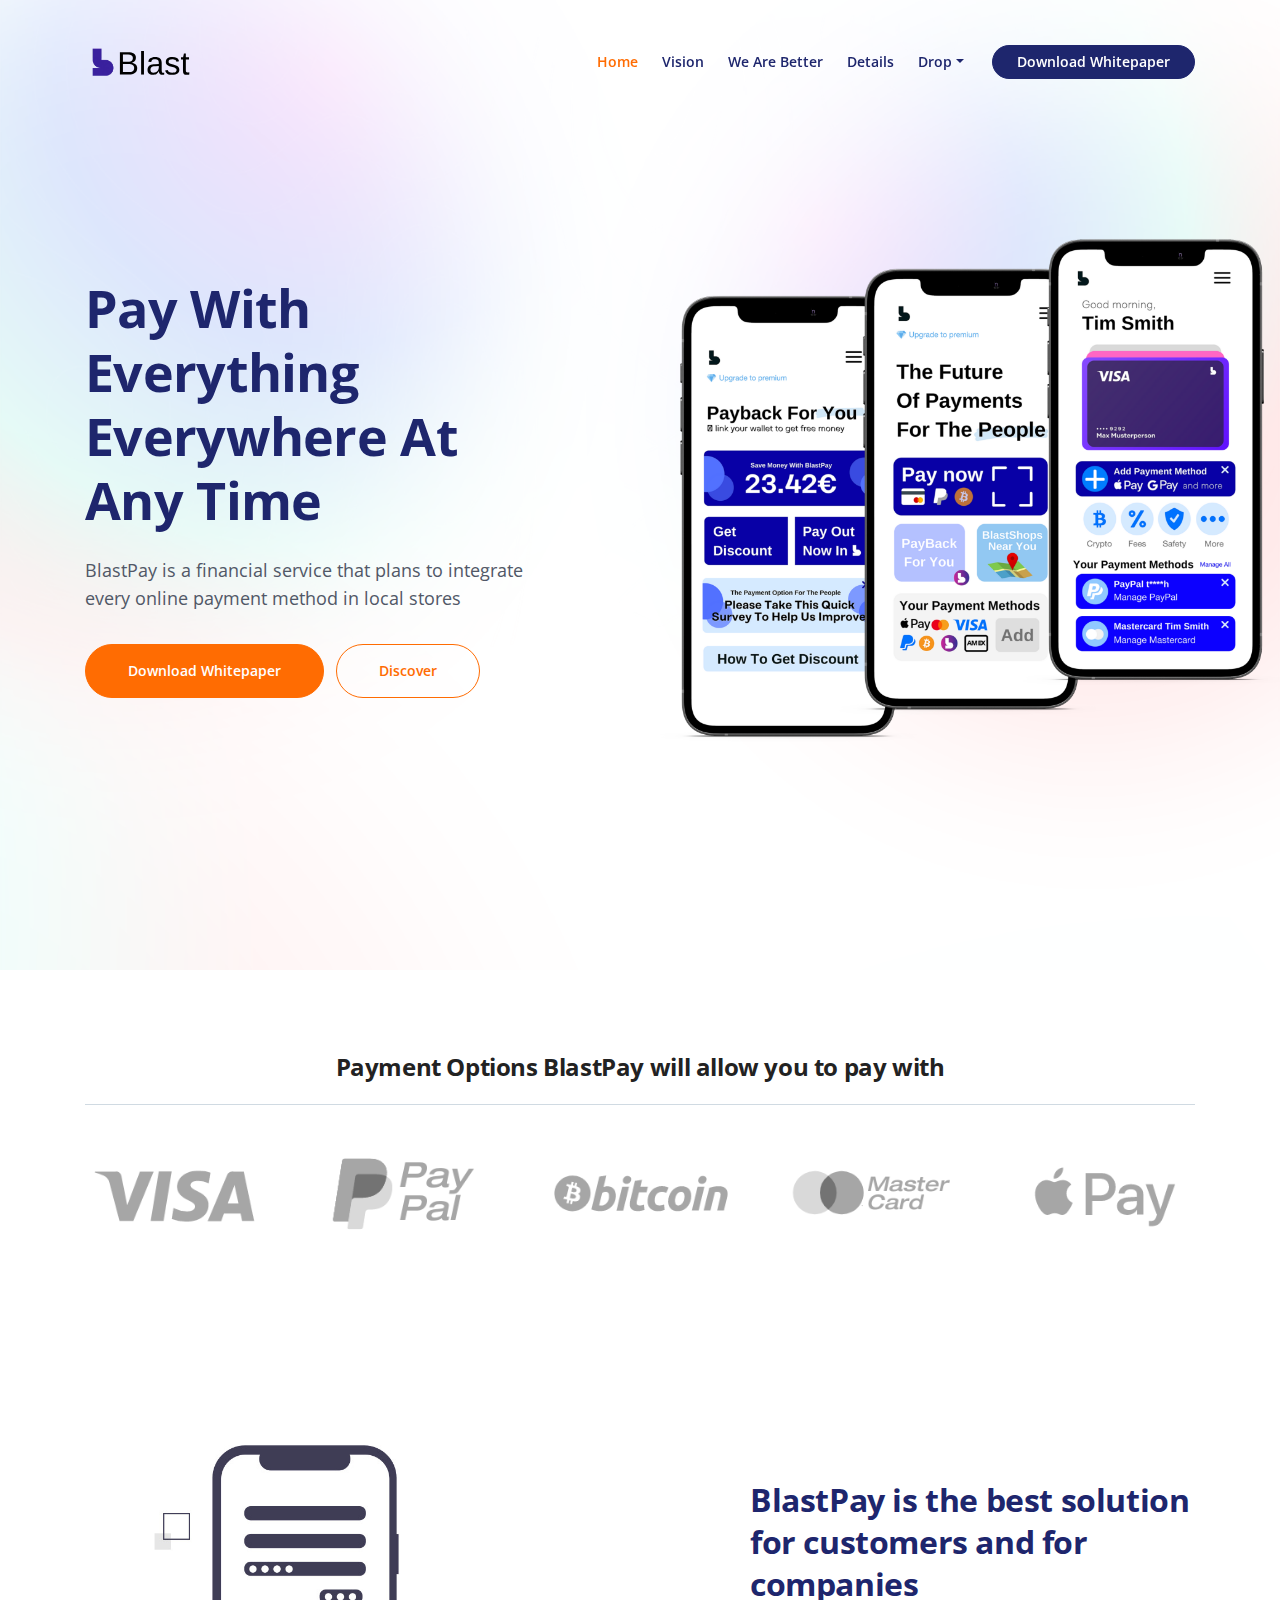
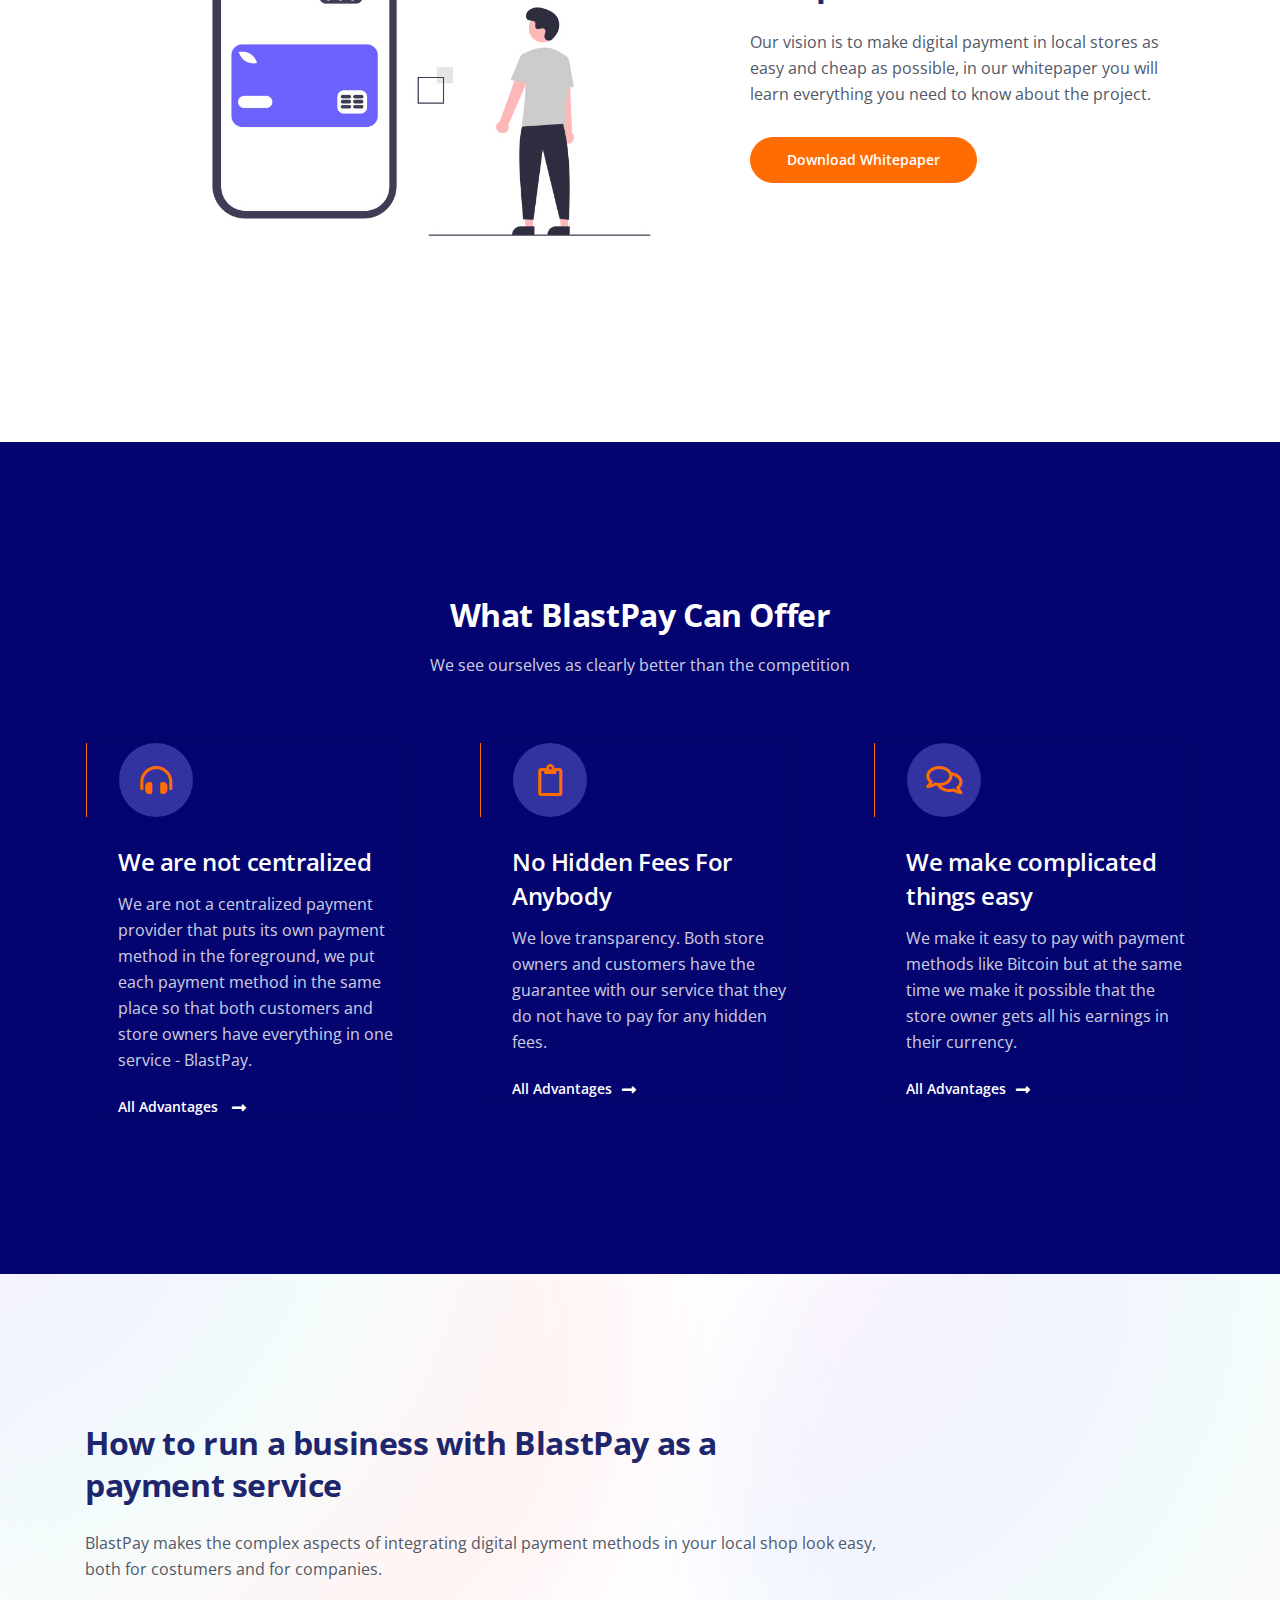
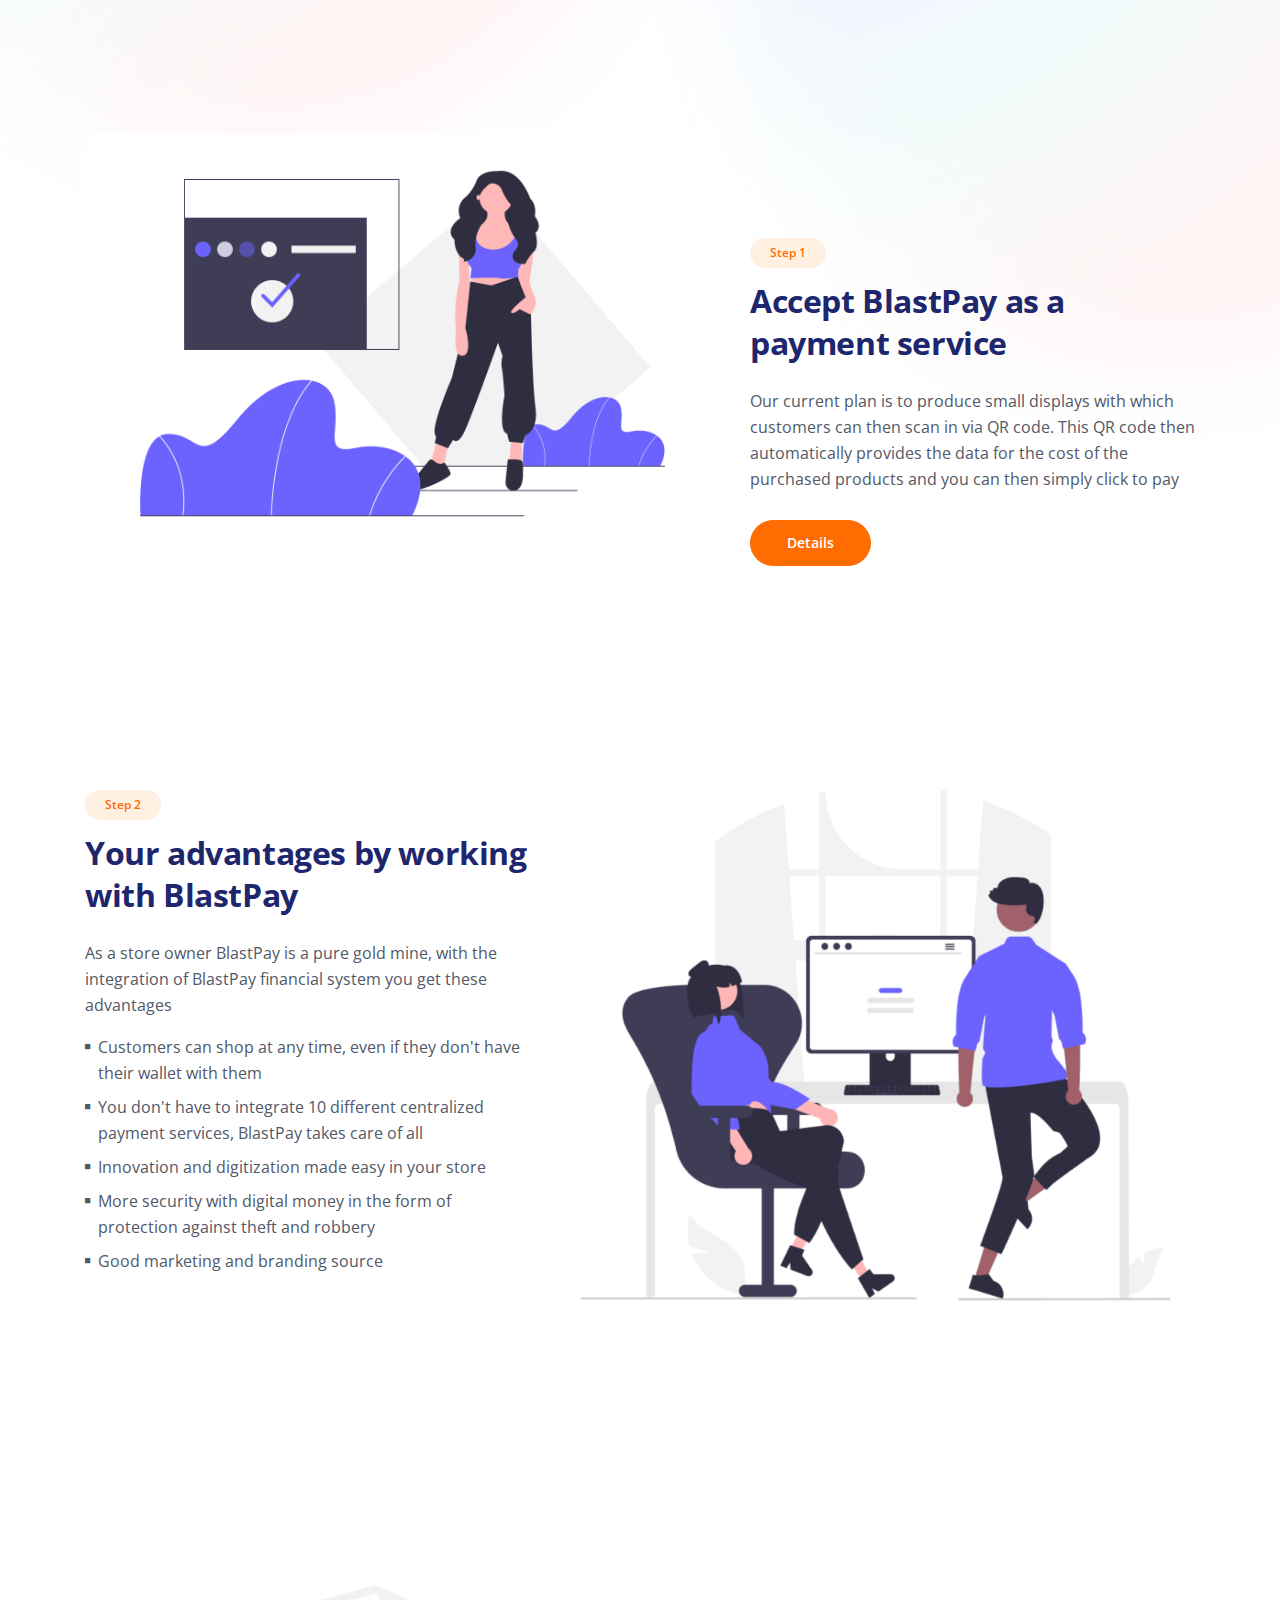
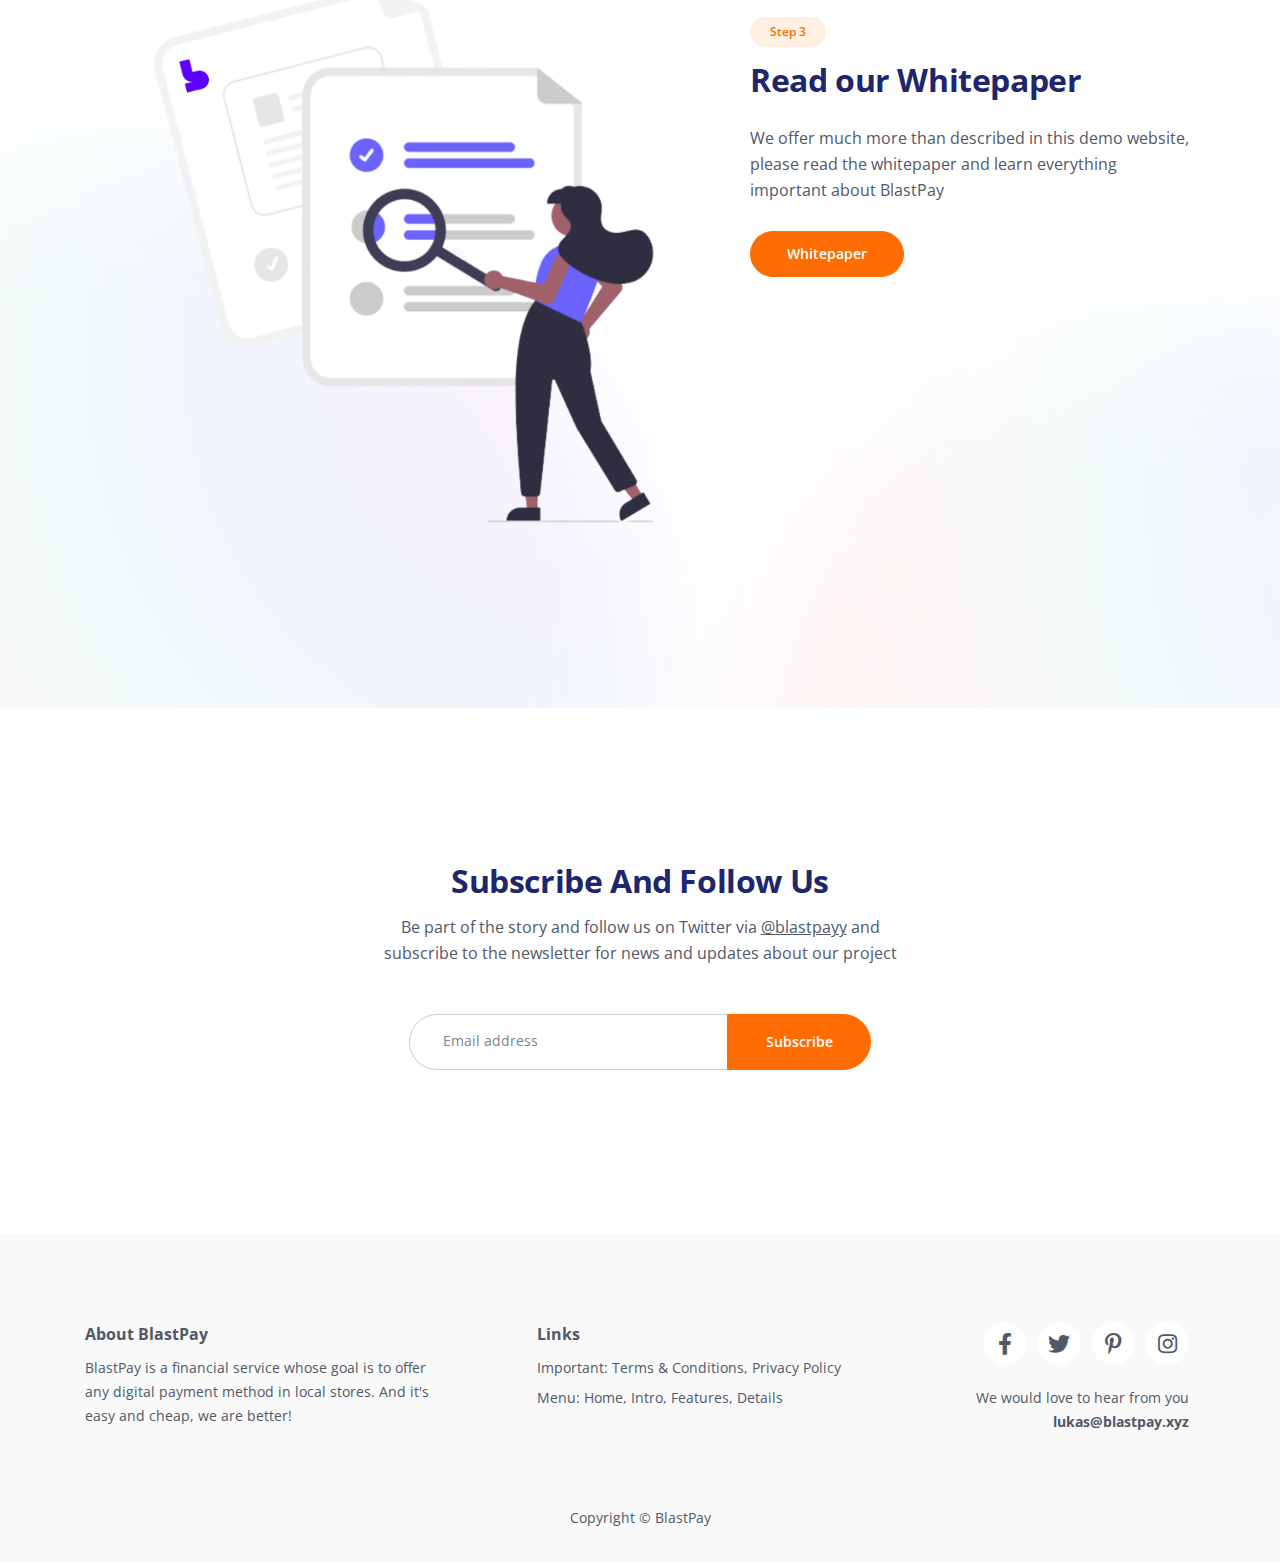
==== commit b8d7b850: "Update index.html" ====
--- a/index.html
+++ b/index.html
@@ -67,7 +67,7 @@
                         <div class="dropdown-menu" aria-labelledby="dropdown01">
                             <a class="dropdown-item page-scroll" href="article.html">What is BlastPay</a>
                             <div class="dropdown-divider"></div>
-                            <a class="dropdown-item page-scroll" href="#">Terms Conditions</a>
+                            <a class="dropdown-item page-scroll" href="blog.html">Blast Token</a>
                             <div class="dropdown-divider"></div>
                             <a class="dropdown-item page-scroll" href="#">Privacy Policy</a>
                         </div>
@@ -189,7 +189,7 @@
                         <div class="card-body">
                             <h4 class="card-title">We are not centralized</h4>
                             <p>We are not a centralized payment provider that puts its own payment method in the foreground, we put each payment method in the same place so that both customers and store owners have everything in one service - BlastPay.</p>
-                            <a class="read-more no-line" href="#">All Advantages <span class="fas fa-long-arrow-alt-right"></span></a>
+                            <a class="read-more no-line" href="article.html">All Advantages <span class="fas fa-long-arrow-alt-right"></span></a>
                         </div>
                     </div>
                     <!-- end of card -->
@@ -204,7 +204,7 @@
                         <div class="card-body">
                             <h4 class="card-title">No Hidden Fees For Anybody</h4>
                             <p>We love transparency. Both store owners and customers have the guarantee with our service that they do not have to pay for any hidden fees.</p>
-                            <a class="read-more no-line" href="#">All Advantages<span class="fas fa-long-arrow-alt-right"></span></a>
+                            <a class="read-more no-line" href="article.html#mb-4">All Advantages<span class="fas fa-long-arrow-alt-right"></span></a>
                         </div>
                     </div>
                     <!-- end of card -->
@@ -219,7 +219,7 @@
                         <div class="card-body">
                             <h4 class="card-title">We make complicated things easy</h4>
                             <p>We make it easy to pay with payment methods like Bitcoin but at the same time we make it possible that the store owner gets all his earnings in their currency.</p>
-                            <a class="read-more no-line" href="article.html/mb-4">All Advantages<span class="fas fa-long-arrow-alt-right"></span></a>
+                            <a class="read-more no-line" href="article.html">All Advantages<span class="fas fa-long-arrow-alt-right"></span></a>
                         </div>
                     </div>
                     <!-- end of card -->
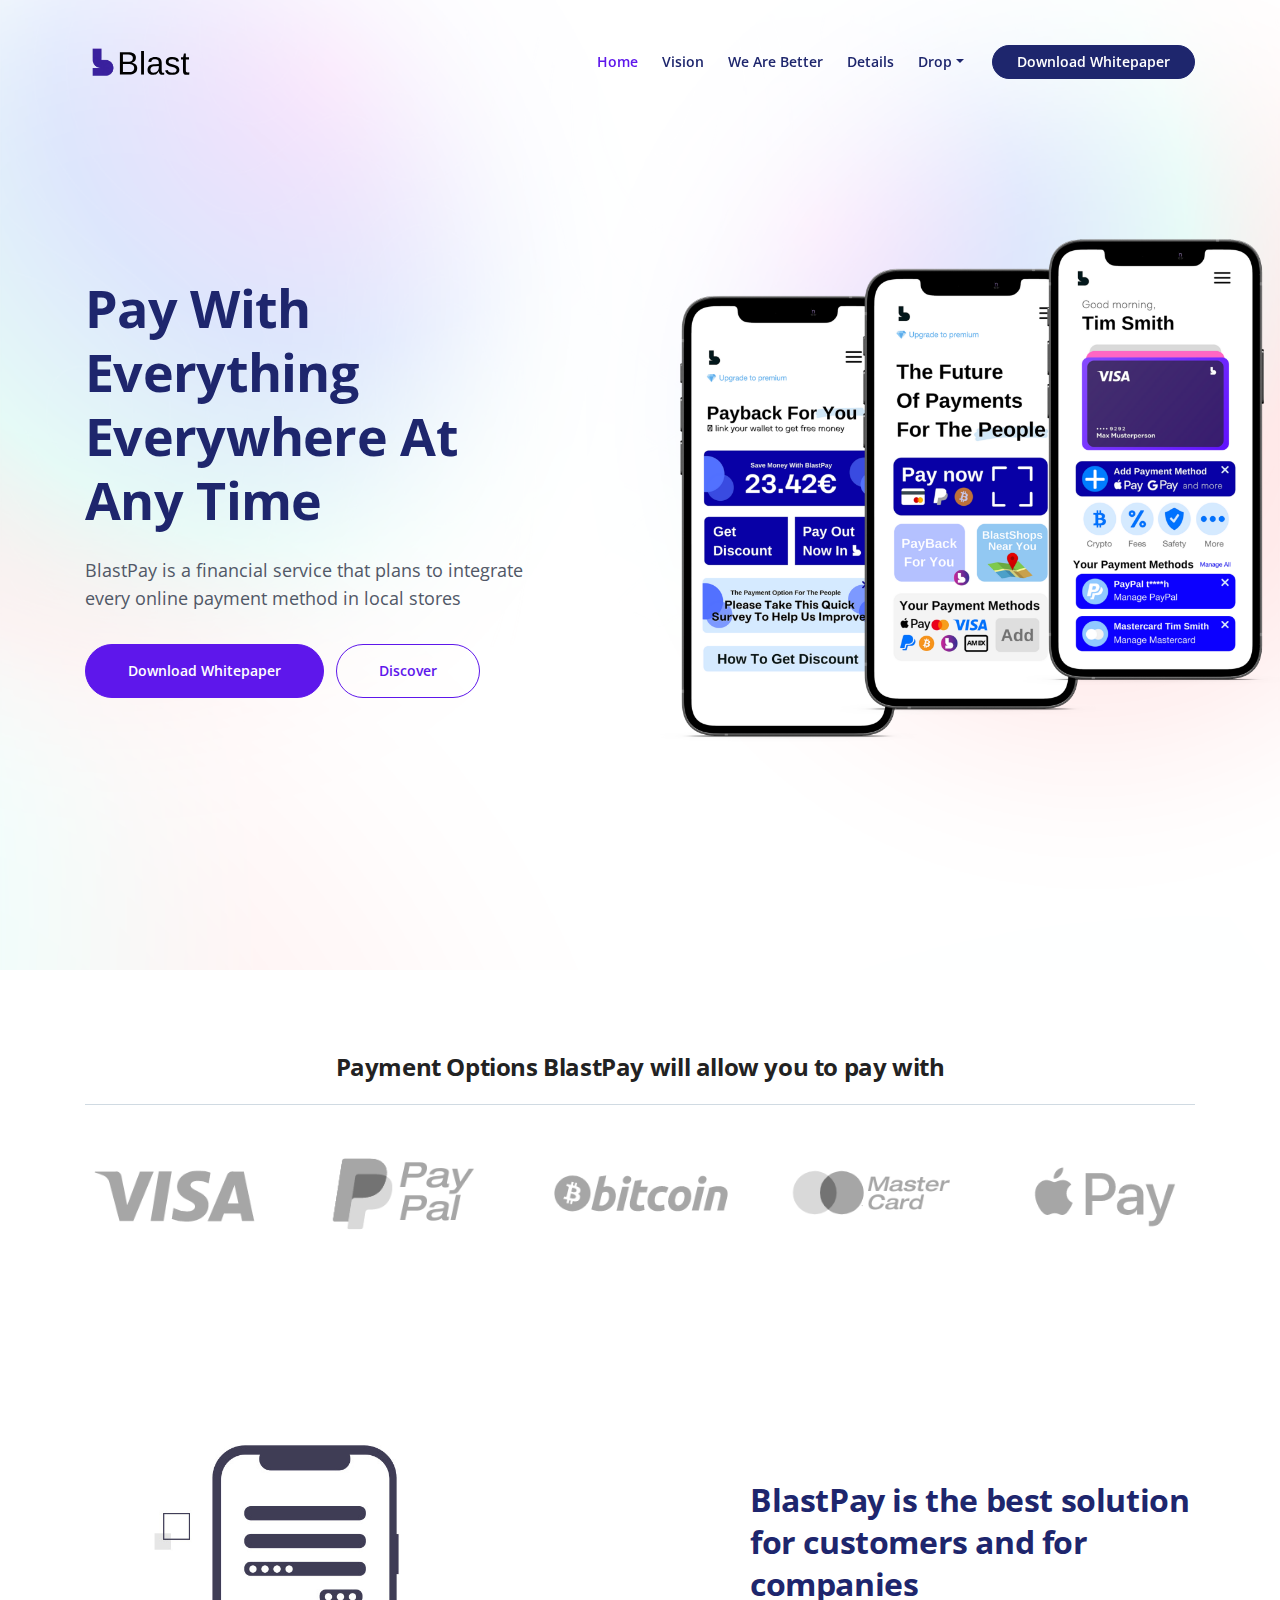
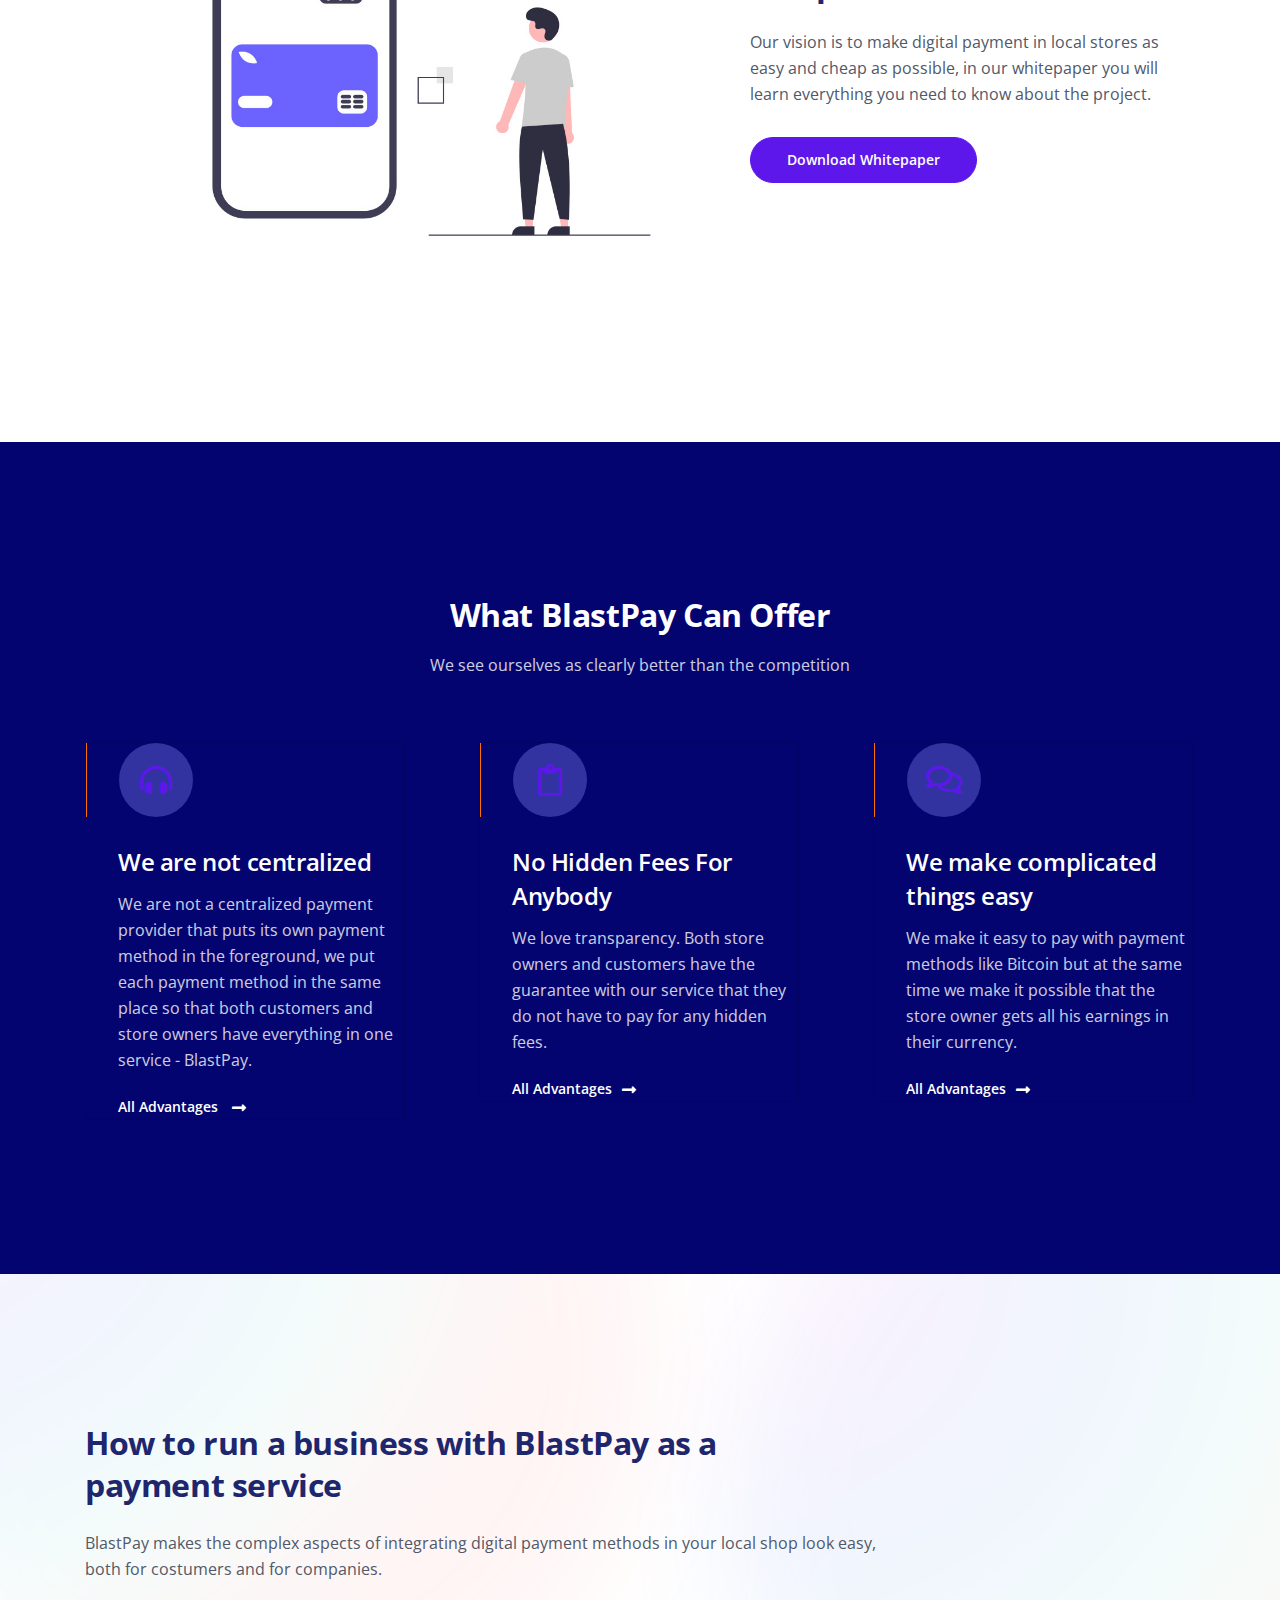
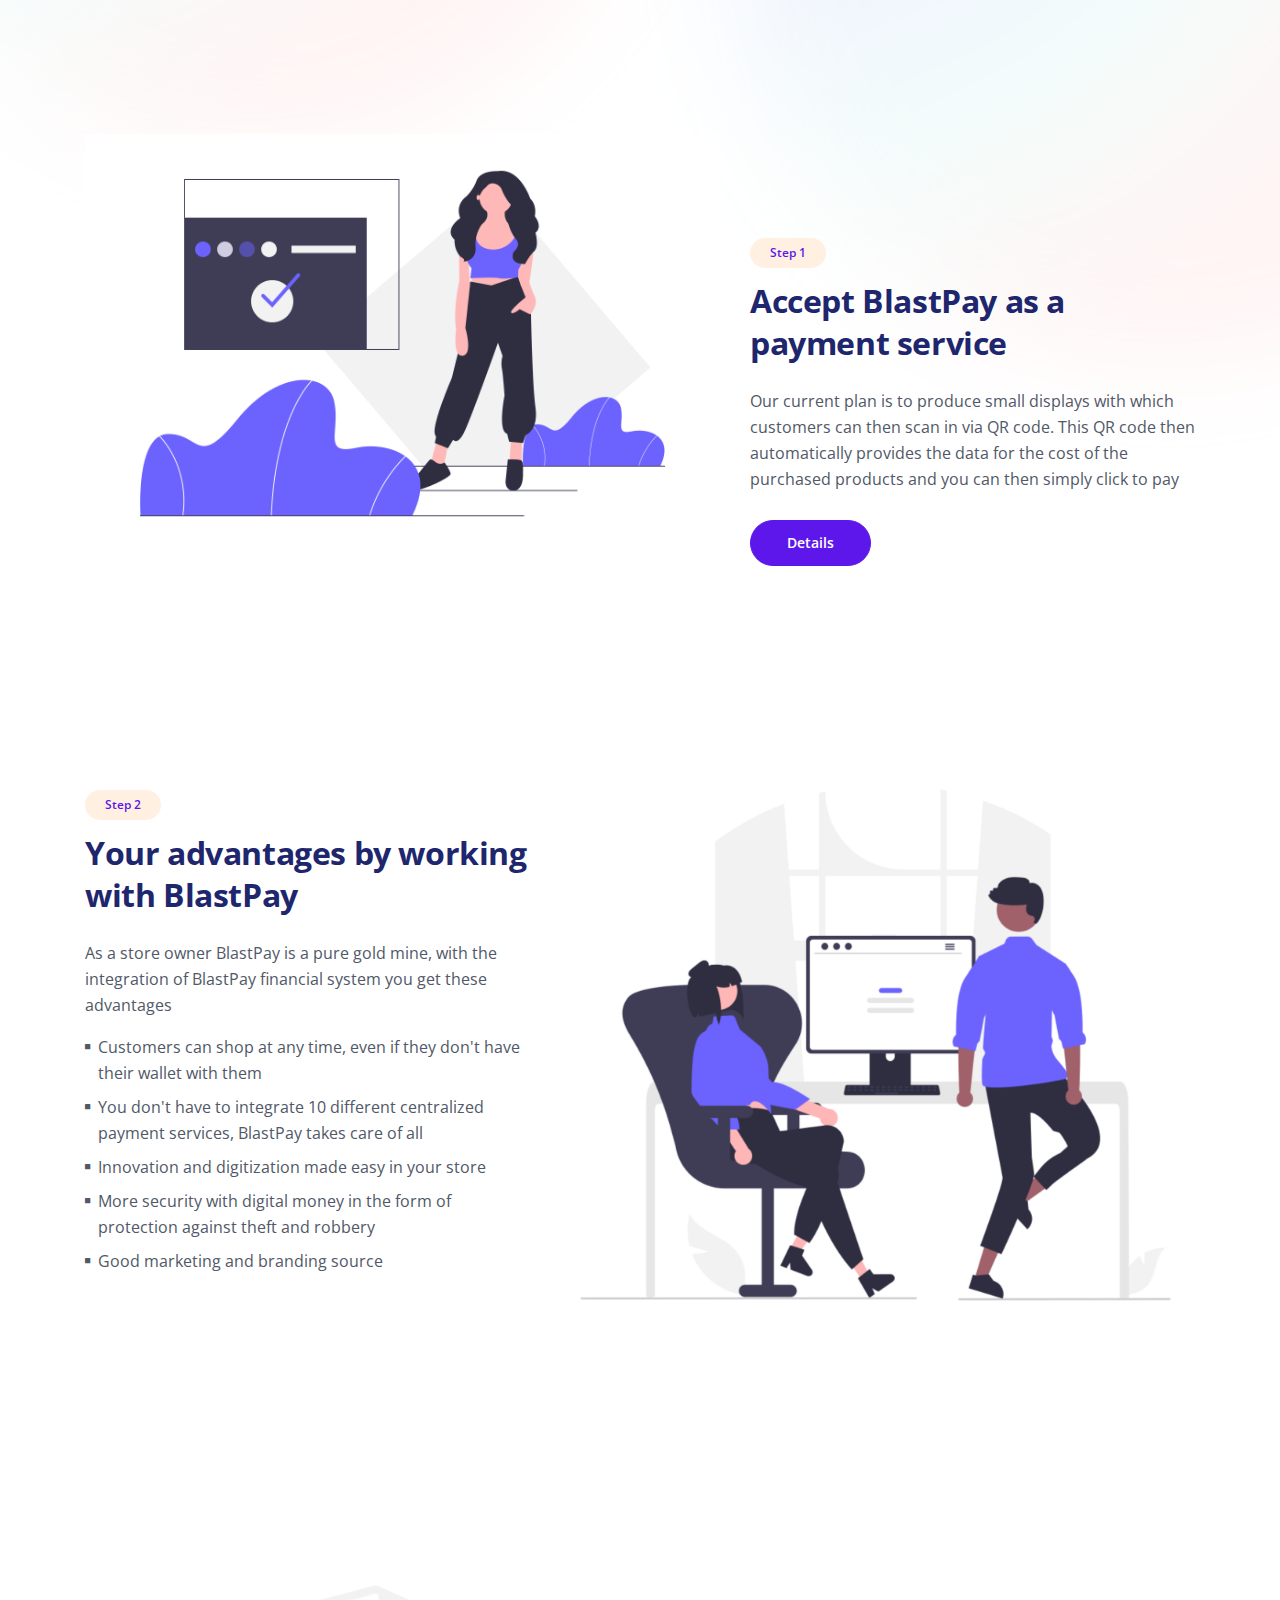
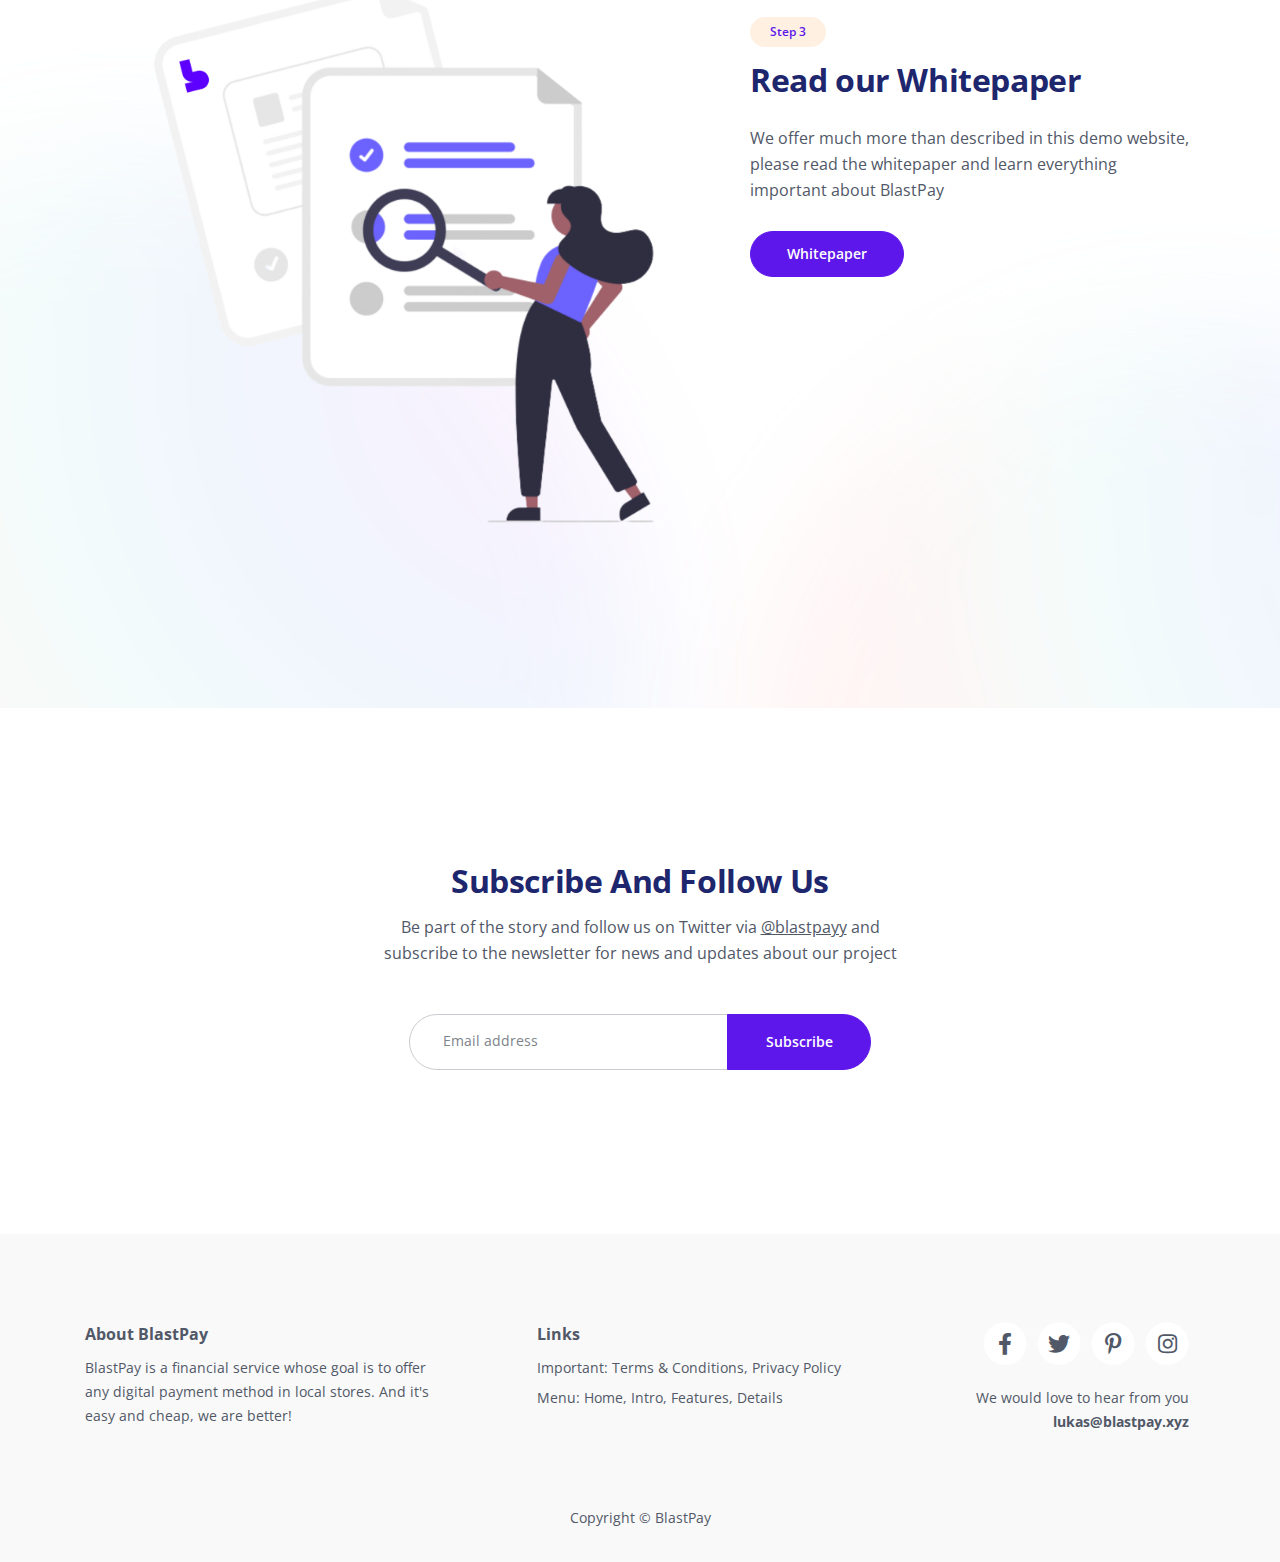
==== commit 66906274: "Update index.html" ====
--- a/index.html
+++ b/index.html
@@ -27,7 +27,7 @@
     <link href="css/fontawesome-all.css" rel="stylesheet">
     <link href="css/swiper.css" rel="stylesheet">
 	<link href="css/magnific-popup.css" rel="stylesheet">
-	<link href="css/styles.css" rel="stylesheet">
+	<link href="styles.css" rel="stylesheet">
 	
 	<!-- Favicon  -->
     <link rel="icon" href="drunk.png">
--- a/styles.css
+++ b/styles.css
@@ -0,0 +1,1621 @@
+/* Description: Master CSS file */
+
+/*****************************************
+Table Of Contents:
+- General Styles
+- Navigation
+- Header
+- Customers
+- Introduction
+- Features
+- Details 1
+- Details Lightbox
+- Details 2
+- Details 3
+- Testimonials
+- Newsletter
+- Footer
+- Copyright
+- Back To Top Button
+- Extra pages
+- Media Queries
+******************************************/
+
+/*****************************************
+Colors:
+- Buttons - orange #ff6c02
+- Headings text - navy blue #1e266d
+- Body text - dark gray #515867
+- Backgrounds - light gray #f9f9f9
+******************************************/
+
+
+/**************************/
+/*     General Styles     */
+/**************************/
+body,
+html {
+    width: 100%;
+	height: 100%;
+}
+
+body, p {
+	color: #515867; 
+	font: 400 1rem/1.625rem "Open Sans", sans-serif;
+}
+
+h1 {
+	color: #1e266d;
+	font-weight: 700;
+	font-size: 2.5rem;
+	line-height: 3.125rem;
+	letter-spacing: -0.5px;
+}
+
+h2 {
+	color: #1e266d;
+	font-weight: 700;
+	font-size: 2rem;
+	line-height: 2.625rem;
+	letter-spacing: -0.4px;
+}
+
+h3 {
+	color: #1e266d;
+	font-weight: 700;
+	font-size: 1.75rem;
+	line-height: 2.375rem;
+	letter-spacing: -0.4px;
+}
+
+h4 {
+	color: #1e266d;
+	font-weight: 700;
+	font-size: 1.5rem;
+	line-height: 2.125rem;
+	letter-spacing: -0.4px;
+}
+
+h5 {
+	color: #1e266d;
+	font-weight: 700;
+	font-size: 1.25rem;
+	line-height: 1.75rem;
+}
+
+h6 {
+	color: #1e266d;
+	font-weight: 700;
+	font-size: 1rem;
+	line-height: 1.5rem;
+}
+
+.h1-large {
+	font-size: 2.75rem;
+	line-height: 3.5rem;
+	letter-spacing: -0.7px;
+}
+
+.p-large {
+	font-size: 1.125rem;
+	line-height: 1.75rem;
+}
+
+.p-small {
+	font-size: 0.875rem;
+	line-height: 1.5rem;
+}
+
+.testimonial-text {
+	font-style: italic;
+}
+
+.testimonial-author {
+	font-weight: 600;
+	font-size: 1rem;
+	line-height: 1.5rem;
+}
+
+.li-space-lg li {
+	margin-bottom: 0.5rem;
+}
+
+a {
+	color: #515867;
+	text-decoration: underline;
+}
+
+a:hover {
+	color: #515867;
+	text-decoration: underline;
+}
+
+.no-line {
+	text-decoration: none;
+}
+
+.no-line:hover {
+	text-decoration: none;
+}
+
+.read-more {
+	font-weight: 600;
+	font-size: 0.875rem;
+	line-height: 1.5rem;
+}
+
+.read-more .fas {
+	margin-left: 0.625rem;
+	font-size: 1rem;
+	vertical-align: -8%;
+}
+
+.blue {
+	color: #1d79fb;
+}
+
+.bg-gray {
+	background-color: #f9f9f9;
+}
+
+.section-divider {
+	display: inline-block;
+	width: 100%;
+	height: 1px;
+	border: none;
+	background-color: #d0dae2;
+}
+
+.section-title {
+	display: inline-block;
+	margin-bottom: 0.75rem;
+	padding: 0.375rem 1.25rem;
+	border-radius: 20px;
+	background-color: #fff0e2;
+	color: #5E17EB;
+	font-weight: 600;
+	font-size: 0.75rem;
+	line-height: 1.125rem;
+}
+
+.btn-solid-reg {
+	display: inline-block;
+	padding: 1.375rem 2.25rem 1.375rem 2.25rem;
+	border: 1px solid #5E17EB;
+	border-radius: 32px;
+	background-color: #5E17EB;
+	color: #ffffff;
+	font-weight: 600;
+	font-size: 0.875rem;
+	line-height: 0;
+	text-decoration: none;
+	transition: all 0.2s;
+}
+
+.btn-solid-reg:hover {
+	border: 1px solid #5E17EB;
+	background-color: transparent;
+	color: #5E17EB; /* needs to stay here because of the color property of a tag */
+	text-decoration: none;
+}
+
+.btn-solid-lg {
+	display: inline-block;
+	padding: 1.625rem 2.625rem 1.625rem 2.625rem;
+	border: 1px solid #5E17EB;
+	border-radius: 32px;
+	background-color: #5E17EB;
+	color: #ffffff;
+	font-weight: 600;
+	font-size: 0.875rem;
+	line-height: 0;
+	text-decoration: none;
+	transition: all 0.2s;
+}
+
+.btn-solid-lg:hover {
+	border: 1px solid #5E17EB;
+	background-color: transparent;
+	color: #5E17EB; /* needs to stay here because of the color property of a tag */
+	text-decoration: none;
+}
+
+.btn-solid-sm {
+	display: inline-block;
+	padding: 1rem 1.5rem 1rem 1.5rem;
+	border: 1px solid #5E17EB;
+	border-radius: 32px;
+	background-color: #5E17EB;
+	color: #ffffff;
+	font-weight: 600;
+	font-size: 0.875rem;
+	line-height: 0;
+	text-decoration: none;
+	transition: all 0.2s;
+}
+
+.btn-solid-sm:hover {
+	border: 1px solid #5E17EB;
+	background-color: transparent;
+	color: #5E17EB;
+	text-decoration: none;
+}
+
+.btn-outline-reg {
+	display: inline-block;
+	padding: 1.375rem 2.25rem 1.375rem 2.25rem;
+	border: 1px solid #5E17EB;
+	border-radius: 32px;
+	background-color: transparent;
+	color: #5E17EB;
+	font-weight: 600;
+	font-size: 0.875rem;
+	line-height: 0;
+	text-decoration: none;
+	transition: all 0.2s;
+}
+
+.btn-outline-reg:hover {
+	background-color: #5E17EB;
+	color: #ffffff;
+	text-decoration: none;
+}
+
+.btn-outline-lg {
+	display: inline-block;
+	padding: 1.625rem 2.625rem 1.625rem 2.625rem;
+	border: 1px solid #5E17EB;
+	border-radius: 32px;
+	background-color: transparent;
+	color: #5E17EB;
+	font-weight: 600;
+	font-size: 0.875rem;
+	line-height: 0;
+	text-decoration: none;
+	transition: all 0.2s;
+}
+
+.btn-outline-lg:hover {
+	background-color: #5E17EB;
+	color: #ffffff;
+	text-decoration: none;
+}
+
+.btn-outline-sm {
+	display: inline-block;
+	padding: 1rem 1.5rem 1rem 1.5rem;
+	border: 1px solid #5E17EB;
+	border-radius: 32px;
+	background-color: transparent;
+	color: #5E17EB;
+	font-weight: 600;
+	font-size: 0.875rem;
+	line-height: 0;
+	text-decoration: none;
+	transition: all 0.2s;
+}
+
+.btn-outline-sm:hover {
+	background-color: #5E17EB;
+	color: #ffffff;
+	text-decoration: none;
+}
+
+.form-group {
+	position: relative;
+	margin-bottom: 1.25rem;
+}
+
+.label-control {
+	position: absolute;
+	top: 0.875rem;
+	left: 1.625rem;
+	color: #7d838a;
+	opacity: 1;
+	font-size: 0.875rem;
+	line-height: 1.375rem;
+	cursor: text;
+	transition: all 0.2s ease;
+}
+
+.form-control-input:focus + .label-control,
+.form-control-input.notEmpty + .label-control,
+.form-control-textarea:focus + .label-control,
+.form-control-textarea.notEmpty + .label-control {
+	top: 0.125rem;
+	color: #515867;
+	opacity: 1;
+	font-size: 0.75rem;
+	font-weight: 700;
+}
+
+.form-control-input,
+.form-control-select {
+	display: block; /* needed for proper display of the label in Firefox, IE, Edge */
+	width: 100%;
+	padding-top: 1.125rem;
+	padding-bottom: 0.125rem;
+	padding-left: 1.625rem;
+	border: 1px solid #cbcbd1;
+	border-radius: 32px;
+	background-color: #ffffff;
+	color: #515867;
+	font-size: 0.875rem;
+	line-height: 1.875rem;
+	transition: all 0.2s;
+	-webkit-appearance: none; /* removes inner shadow on form inputs on ios safari */
+}
+
+.form-control-select {
+	padding-top: 0.5rem;
+	padding-bottom: 0.5rem;
+	height: 3.25rem;
+	color: #7d838a;
+}
+
+select {
+    /* you should keep these first rules in place to maintain cross-browser behavior */
+    -webkit-appearance: none;
+	-moz-appearance: none;
+	-ms-appearance: none;
+    -o-appearance: none;
+    appearance: none;
+    background-image: url('../images/down-arrow.png');
+    background-position: 96% 50%;
+    background-repeat: no-repeat;
+    outline: none;
+}
+
+.form-control-textarea {
+	display: block; /* used to eliminate a bottom gap difference between Chrome and IE/FF */
+	width: 100%;
+	height: 14rem; /* used instead of html rows to normalize height between Chrome and IE/FF */
+	padding-top: 1.5rem;
+	padding-left: 1.5rem;
+	border: 1px solid #cbcbd1;
+	border-radius: 2px;
+	background-color: #ffffff;
+	color: #515867;
+	font-size: 0.875rem;
+	line-height: 1.5rem;
+	transition: all 0.2s;
+}
+
+.form-control-input:focus,
+.form-control-select:focus,
+.form-control-textarea:focus {
+	border: 1px solid #a1a1a1;
+	outline: none; /* Removes blue border on focus */
+}
+
+.form-control-input:hover,
+.form-control-select:hover,
+.form-control-textarea:hover {
+	border: 1px solid #a1a1a1;
+}
+
+.checkbox {
+	font-size: 0.75rem;
+	line-height: 1.25rem;
+}
+
+input[type='checkbox'] {
+	vertical-align: -10%;
+	margin-right: 0.5rem;
+}
+
+.form-control-submit-button {
+	display: inline-block;
+	width: 100%;
+	height: 3.25rem;
+	border: 1px solid #5E17EB;
+	border-radius: 32px;
+	background-color: #5E17EB;
+	color: #ffffff;
+	font-weight: 600;
+	font-size: 0.875rem;
+	line-height: 0;
+	cursor: pointer;
+	transition: all 0.2s;
+}
+
+.form-control-submit-button:hover {
+	border: 1px solid #5E17EB;
+	background-color: transparent;
+	color: #ff6c02;
+}
+
+/* Fade-move Animation For Details Lightbox - Magnific Popup */
+/* at start */
+.my-mfp-slide-bottom .zoom-anim-dialog {
+	opacity: 0;
+	transition: all 0.2s ease-out;
+	-webkit-transform: translateY(-1.25rem) perspective(37.5rem) rotateX(10deg);
+	-ms-transform: translateY(-1.25rem) perspective(37.5rem) rotateX(10deg);
+	transform: translateY(-1.25rem) perspective(37.5rem) rotateX(10deg);
+}
+
+/* animate in */
+.my-mfp-slide-bottom.mfp-ready .zoom-anim-dialog {
+	opacity: 1;
+	-webkit-transform: translateY(0) perspective(37.5rem) rotateX(0); 
+	-ms-transform: translateY(0) perspective(37.5rem) rotateX(0); 
+	transform: translateY(0) perspective(37.5rem) rotateX(0); 
+}
+
+/* animate out */
+.my-mfp-slide-bottom.mfp-removing .zoom-anim-dialog {
+	opacity: 0;
+	-webkit-transform: translateY(-0.625rem) perspective(37.5rem) rotateX(10deg); 
+	-ms-transform: translateY(-0.625rem) perspective(37.5rem) rotateX(10deg); 
+	transform: translateY(-0.625rem) perspective(37.5rem) rotateX(10deg); 
+}
+
+/* dark overlay, start state */
+.my-mfp-slide-bottom.mfp-bg {
+	opacity: 0;
+	transition: opacity 0.2s ease-out;
+}
+
+/* animate in */
+.my-mfp-slide-bottom.mfp-ready.mfp-bg {
+	opacity: 0.8;
+}
+/* animate out */
+.my-mfp-slide-bottom.mfp-removing.mfp-bg {
+	opacity: 0;
+}
+/* end of fade-move animation for details lightbox - magnific popup */
+
+
+/**********************/
+/*     Navigation     */
+/**********************/
+.navbar {
+	border-bottom: 1px solid #e3e8ec;
+	background-color: #ffffff;
+	font-weight: 600;
+	font-size: 0.875rem;
+	line-height: 0.875rem;
+}
+
+.navbar .navbar-brand {
+	padding-top: 0.25rem;
+	padding-bottom: 0.25rem;
+}
+
+.navbar .logo-image img {
+    width: 110px;
+	height: 60px;
+}
+
+.navbar .logo-text {
+	color: #1e266d;
+	font-weight: 700;
+	font-size: 2rem;
+	line-height: 1rem;
+	text-decoration: none;
+}
+
+.offcanvas-collapse {
+	position: fixed;
+	top: 3.25rem; /* adjusts the height between the top of the page and the offcanvas menu */
+	bottom: 0;
+	left: 100%;
+	width: 100%;
+	padding-right: 1rem;
+	padding-left: 1rem;
+	overflow-y: auto;
+	visibility: hidden;
+	background-color: #ffffff;
+	transition: visibility .3s ease-in-out, -webkit-transform .3s ease-in-out;
+	transition: transform .3s ease-in-out, visibility .3s ease-in-out;
+	transition: transform .3s ease-in-out, visibility .3s ease-in-out, -webkit-transform .3s ease-in-out;
+}
+
+.offcanvas-collapse.open {
+	visibility: visible;
+	-webkit-transform: translateX(-100%);
+	transform: translateX(-100%);
+}
+
+.navbar .navbar-nav {
+	margin-top: 0.75rem;
+	margin-bottom: 0.5rem;
+}
+
+.navbar .nav-item .nav-link {
+	padding-top: 0.625rem;
+	padding-bottom: 0.625rem;
+	color: #1e266d;
+	text-decoration: none;
+	transition: all 0.2s ease;
+}
+
+.navbar .nav-item.dropdown.show .nav-link,
+.navbar .nav-item .nav-link:hover,
+.navbar .nav-item .nav-link.active {
+	color: #5E17EB;
+}
+
+/* Dropdown Menu */
+.navbar .dropdown .dropdown-menu {
+	animation: fadeDropdown 0.2s; /* required for the fade animation */
+}
+
+@keyframes fadeDropdown {
+    0% {
+        opacity: 0;
+    }
+
+    100% {
+        opacity: 1;
+	}
+}
+
+.navbar .dropdown-menu {
+	margin-top: 0.5rem;
+	margin-bottom: 0.5rem;
+	border: none;
+	background-color: #ffffff;
+}
+
+.navbar .dropdown-item {
+	padding-top: 0.5rem;
+	padding-bottom: 0.5rem;
+	color: #1e266d;
+	font-weight: 600;
+	font-size: 0.875rem;
+	line-height: 0.875rem;
+	text-decoration: none;
+}
+
+.navbar .dropdown-item:hover {
+	background-color: #ffffff;
+	color: #5E17EB;
+}
+
+.navbar .dropdown-divider {
+	width: 100%;
+	height: 1px;
+	margin: 0.5rem auto 0.5rem auto;
+	border: none;
+	background-color: #e7e7e7;
+}
+/* end of dropdown menu */
+
+.navbar .nav-item .btn-solid-sm {
+	margin-top: 0.125rem;
+	border: 1px solid #1e266d;
+	background-color: #1e266d;
+}
+
+.navbar .nav-item .btn-solid-sm:hover {
+	background-color: transparent;
+	color: #1e266d;
+}
+
+.navbar .navbar-toggler {
+	padding: 0;
+	border: none;
+	font-size: 1.25rem;
+}
+
+
+/*****************/
+/*    Header     */
+/*****************/
+.header {
+	padding-top: 7rem;
+	padding-bottom: 2.5rem;
+	background: url('../images/header-background.png') center center no-repeat;
+	background-size: cover;
+	text-align: center;
+}
+
+.header .text-container {
+	margin-bottom: 4rem;
+}
+
+.header .h1-large {
+	margin-bottom: 1.5rem;
+}
+
+.header .p-large {
+	margin-bottom: 2rem;
+}
+
+.header .btn-solid-lg {
+	margin-right: 0.5rem;
+	margin-bottom: 0.75rem;
+}
+
+
+/********************/
+/*    Customers     */
+/********************/
+.slider-1 {
+	padding-top: 3.5rem;
+	padding-bottom: 3rem;
+	text-align: center;
+}
+
+.slider-1 h4 {
+	margin-bottom: 0.25rem;
+	color: #222222;
+}
+
+.slider-1 .section-divider {
+	margin-bottom: 1rem;
+}
+
+.slider-1 .slider-container {
+	margin-bottom: 0.5rem;
+	padding: 1rem 0;
+}
+
+
+/************************/
+/*     Introduction     */
+/************************/
+.basic-1 {
+	padding-top: 5.25rem;
+	padding-bottom: 10rem;
+}
+
+.basic-1 img {
+	margin-bottom: 3.5rem;
+}
+
+.basic-1 h2 {
+	margin-bottom: 1.5rem;
+}
+
+.basic-1 p {
+	margin-bottom: 1.875rem;
+}
+
+
+/********************/
+/*     Features     */
+/********************/
+.cards-1 {
+	padding-top: 9.5rem;
+	padding-bottom: 6.625rem;
+	background-color: #040470;
+}
+
+.cards-1 .h2-heading {
+	margin-bottom: 1rem;
+	color: #ffffff;
+	text-align: center;
+}
+
+.cards-1 .p-heading {
+	margin-bottom: 4rem;
+	color: #ffffff;
+	opacity: 0.8;
+	text-align: center;
+}
+
+.cards-1 .card {
+	margin-bottom: 3rem;
+	background-color: transparent;
+}
+
+.cards-1 .card-icon-wrapper {
+	padding-left: 2rem;
+	border-left: 1px solid #ff6c02;
+}
+
+.cards-1 .card-icon {
+	width: 74px;
+	height: 74px;
+	border-radius: 50%;
+	background-color: #3232a0;
+	text-align: center;
+}
+
+.cards-1 .card-icon .fas,
+.cards-1 .card-icon .far {
+	color: #5E17EB;
+	font-size: 2rem;
+	line-height: 4.625rem;
+}
+
+.cards-1 .card-body {
+	padding: 0 0 0 2rem;
+}
+
+.cards-1 .card-title {
+	margin-top: 1.75rem;
+	color: #ffffff;
+	font-weight: 600;
+}
+
+.cards-1 .card-body p {
+	margin-bottom: 1.25rem;
+	color: #ffffff;
+	opacity: 0.8;
+}
+
+.cards-1 .read-more {
+	color: #ffffff;
+}
+
+.cards-1 .read-more .fas {
+	color: #ffffff;
+}
+
+
+/*********************/
+/*     Details 1     */
+/*********************/
+.basic-2 {
+	padding-top: 9.25rem;
+	padding-bottom: 5rem;
+	background: url('../images/details-1-background.png') center center no-repeat;
+	background-size: cover;
+}
+
+.basic-2 h2 {
+	margin-bottom: 1.5rem;
+}
+
+.basic-2 .intro {
+	margin-bottom: 9.5rem;
+}
+
+.basic-2 .image-container {
+	margin-bottom: 3.75rem;
+}
+
+.basic-2 .text-container p {
+	margin-bottom: 1.75rem;
+}
+
+
+/****************************/
+/*     Details Lightbox     */
+/****************************/
+.lightbox-basic {
+	position: relative;
+	max-width: 1150px;
+	margin: 2.5rem auto;
+	padding: 3rem 1rem;
+	background-color: #ffffff;
+	text-align: left;
+}
+
+.lightbox-basic .image-container {
+	margin-bottom: 3rem;
+	text-align: center;
+}
+
+.lightbox-basic .image-container img {
+	border-radius: 8px;
+}
+
+.lightbox-basic h3 {
+	margin-bottom: 0.5rem;
+}
+
+.lightbox-basic hr {
+	width: 44px;
+	margin-top: 0.125rem;
+	margin-bottom: 1rem;
+	margin-left: 0;
+	height: 2px;
+	border: none;
+	background-color: #5E17EB;
+}
+
+.lightbox-basic h4 {
+	margin-top: 1.75rem;
+	margin-bottom: 0.625rem;
+}
+
+.lightbox-basic .list-unstyled {
+	margin-bottom: 1.5rem;
+}
+
+.lightbox-basic .list-unstyled .fas {
+	font-size: 0.75rem;
+	line-height: 1.75rem;
+}
+
+.lightbox-basic .list-unstyled .media-body {
+	margin-left: 0.375rem;
+}
+
+.lightbox-basic .list-unstyled {
+	margin-bottom: 1.5rem;
+}
+
+/* Action Button */
+.lightbox-basic .btn-solid-reg.mfp-close {
+	position: relative;
+	width: auto;
+	height: auto;
+	border-color: #5E17EB;
+	background-color: #5E17EB;
+	color: #ffffff;
+	opacity: 1;
+	font-weight: 600;
+	font-family: "Open Sans";
+}
+
+.lightbox-basic .btn-solid-reg.mfp-close:hover {
+	background-color: transparent;
+	color: #5E17EB;
+}
+/* end of action Button */
+
+/* Back Button */
+.lightbox-basic .btn-outline-reg.mfp-close.as-button {
+	position: relative;
+	display: inline-block;
+	width: auto;
+	height: auto;
+	margin-left: 0.375rem;
+	padding: 1.375rem 2.25rem 1.375rem 2.25rem;
+	border: 1px solid #5E17EB;
+	background-color: transparent;
+	color: #ff6c02;
+	opacity: 1;
+	font-family: "Open Sans";
+}
+
+.lightbox-basic .btn-outline-reg.mfp-close.as-button:hover {
+	background-color: #ff6c02;
+	color: #ffffff;
+}
+/* end of back button */
+
+/* Close X Button */
+.lightbox-basic button.mfp-close.x-button {
+	position: absolute;
+	top: -2px;
+	right: -2px;
+	width: 44px;
+	height: 44px;
+	color: #555555;
+}
+/* end of close x button */
+
+
+/*********************/
+/*     Details 2     */
+/*********************/
+.basic-3 {
+	padding-top: 5rem;
+	padding-bottom: 5rem;
+}
+
+.basic-3 .text-container {
+	margin-bottom: 3.75rem;
+}
+
+.basic-3 h2 {
+	margin-bottom: 1.5rem;
+}
+
+.basic-3 .list-unstyled .fas {
+	font-size: 0.375rem;
+	line-height: 1.625rem;
+}
+
+.basic-3 .list-unstyled .media-body {
+	margin-left: 0.5rem;
+}
+
+
+/*********************/
+/*     Details 3     */
+/*********************/
+.basic-4 {
+	padding-top: 5rem;
+	padding-bottom: 9.5rem;
+	background: url('../images/details-3-background.png') center center no-repeat;
+	background-size: cover;
+}
+
+.basic-4 h2 {
+	margin-bottom: 1.5rem;
+}
+
+.basic-4 .image-container {
+	margin-bottom: 3.5rem;
+}
+
+.basic-4 p {
+	margin-bottom: 1.75rem;
+}
+
+
+/************************/
+/*     Testimonials     */
+/************************/
+.slider-2 {
+	padding-top: 9.25rem;
+	padding-bottom: 10rem;
+	background-color: #040470;
+}
+
+.slider-2 .h2-heading {
+	margin-bottom: 1rem;
+	color: #ffffff;
+	text-align: center;
+}
+
+.slider-2 .p-heading {
+	margin-bottom: 4rem;
+	color: #ffffff;
+	opacity: 0.8;
+	text-align: center;
+}
+
+.slider-2 .slider-container {
+	position: relative;
+}
+
+.slider-2 .swiper-container {
+	position: static;
+	width: 86%;
+}
+
+.slider-2 .swiper-button-prev:focus,
+.slider-2 .swiper-button-next:focus {
+	/* even if you can't see it chrome you can see it on mobile device */
+	outline: none;
+}
+
+.slider-2 .swiper-button-prev {
+	left: -14px;
+	background-image: url("data:image/svg+xml;charset=utf-8,%3Csvg%20xmlns%3D'http%3A%2F%2Fwww.w3.org%2F2000%2Fsvg'%20viewBox%3D'0%200%2028%2044'%3E%3Cpath%20d%3D'M0%2C22L22%2C0l2.1%2C2.1L4.2%2C22l19.9%2C19.9L22%2C44L0%2C22L0%2C22L0%2C22z'%20fill%3D'%23ffffff'%2F%3E%3C%2Fsvg%3E");
+	background-size: 18px 28px;
+}
+
+.slider-2 .swiper-button-next {
+	right: -14px;
+	background-image: url("data:image/svg+xml;charset=utf-8,%3Csvg%20xmlns%3D'http%3A%2F%2Fwww.w3.org%2F2000%2Fsvg'%20viewBox%3D'0%200%2028%2044'%3E%3Cpath%20d%3D'M27%2C22L27%2C22L5%2C44l-2.1-2.1L22.8%2C22L2.9%2C2.1L5%2C0L27%2C22L27%2C22z'%20fill%3D'%23ffffff'%2F%3E%3C%2Fsvg%3E");
+	background-size: 18px 28px;
+}
+
+.slider-2 .card {
+	border: none;
+	border-radius: 14px;
+}
+
+.slider-2 .card-body {
+	padding: 2.5rem 1.75rem;
+}
+
+.slider-2 .testimonial-text {
+	margin-bottom: 1.875rem;
+	font-style: italic;
+	font-size: 1.125rem;
+	line-height: 1.75rem;
+}
+
+.slider-2 .testimonial-image {
+	display: inline-block;
+	width: 70px;
+	margin-bottom: 0.875rem;
+	border-radius: 50%;
+}
+
+.slider-2 .testimonial-author {
+	margin-bottom: 0.125rem;
+	color: #222222;
+	font-weight: 700;
+	font-size: 1.125rem;
+}
+
+
+/**********************/
+/*     Newsletter     */
+/**********************/
+.form-1 {
+	padding-top: 9.5rem;
+	padding-bottom: 8.5rem;
+	text-align: center;
+}
+
+.form-1 .h2-heading {
+	margin-bottom: 0.75rem;
+}
+
+.form-1 .p-heading {
+	margin-bottom: 3rem;
+}
+
+.form-1 .label-control {
+	left: 2.125rem;
+}
+
+.form-1 .form-control-input {
+	padding-top: 1.25rem;
+	padding-bottom: 0.25rem;
+	padding-left: 2rem;
+	border-radius: 32px;
+	background-color: #ffffff;
+}
+
+.form-1 .form-control-submit-button {
+	height: 3.5rem;
+}
+
+.form-1 .label-control {
+	top: 1rem;
+}
+
+
+/******************/
+/*     Footer     */
+/******************/
+.footer {
+	padding-top: 5.5rem;
+	padding-bottom: 1.5rem;
+	background-color: #f9f9f9;
+}
+
+.footer a {
+	text-decoration: none;
+}
+
+.footer .footer-col {
+	margin-bottom: 3rem;
+}
+
+.footer h6 {
+	margin-bottom: 0.625rem;
+	color: #515867;
+}
+
+.footer .li-space-lg li {
+	margin-bottom: 0.375rem;
+}
+
+.footer .footer-col.third .fa-stack {
+	width: 2em;
+	margin-bottom: 1.25rem;
+	margin-right: 0.375rem;
+	font-size: 1.375rem;
+}
+
+.footer .footer-col.third .fa-stack .fa-stack-2x {
+	color: #ffffff;
+	transition: all 0.2s ease;
+}
+
+.footer .footer-col.third .fa-stack .fa-stack-1x {
+    color: #515867;
+	transition: all 0.2s ease;
+}
+
+.footer .footer-col.third .fa-stack:hover .fa-stack-2x {
+    color: #515867;
+}
+
+.footer .footer-col.third .fa-stack:hover .fa-stack-1x {
+	color: #ffffff;
+}
+
+
+/*********************/
+/*     Copyright     */
+/*********************/
+.copyright {
+	padding-bottom: 1rem;
+	background-color: #f9f9f9;
+	text-align: center;
+}
+
+.copyright p,
+.copyright a {
+	text-decoration: none;
+}
+
+
+/******************************/
+/*     Back To Top Button     */
+/******************************/
+a.back-to-top {
+	position: fixed;
+	z-index: 999;
+	right: 12px;
+	bottom: 12px;
+	display: none;
+	width: 42px;
+	height: 42px;
+	border-radius: 30px;
+	background: #515867 url("../images/up-arrow.png") no-repeat center 47%;
+	background-size: 18px 18px;
+	text-indent: -9999px;
+}
+
+a:hover.back-to-top {
+	background-color: #1e266d;
+}
+
+
+/***********************/
+/*     Extra Pages     */
+/***********************/
+.ex-header {
+	padding-top: 8.5rem;
+	padding-bottom: 4rem;
+	background-color: #f9f9f9;
+}
+
+.ex-basic-1 .list-unstyled .fas {
+	font-size: 0.375rem;
+	line-height: 1.625rem;
+}
+
+.ex-basic-1 .list-unstyled .media-body {
+	margin-left: 0.5rem;
+}
+
+.ex-basic-1 .text-box {
+	padding: 1.25rem 1.25rem 0.5rem 1.25rem;
+	background-color: #f9f9f9;
+}
+
+.ex-cards-1 .card {
+	border: none;
+	background-color: transparent;
+}
+
+.ex-cards-1 .card .fa-stack {
+	width: 2em;
+	font-size: 1.125rem;
+}
+
+.ex-cards-1 .card .fa-stack-2x {
+	color: #5E17EB;
+}
+
+.ex-cards-1 .card .fa-stack-1x {
+	color: #ffffff;
+	font-weight: 700;
+	line-height: 2.125rem;
+}
+
+.ex-cards-1 .card .list-unstyled .media-body {
+	margin-left: 0.75rem;
+}
+
+.ex-cards-1 .card .list-unstyled .media-body h5 {
+	margin-top: 0.125rem;
+	margin-bottom: 0.375rem;
+}
+
+.ex-form-1 .text-box {
+	padding: 2.5rem 1.5rem 1.5rem 1.75rem;
+	border-radius: 10px;
+	background-color: #f9f9f9;
+}
+
+
+/*************************/
+/*     Media Queries     */
+/*************************/	
+/* Min-width 768px */
+@media (min-width: 768px) {
+
+	/* Header */
+	.header .btn-solid-lg {
+		margin-bottom: 0;
+	}
+	/* end of header */
+
+
+	/* Newsletter */
+	.form-1 .form-group {
+		max-width: 20rem;
+		display: inline-block;
+		vertical-align: top;
+	}
+	
+	.form-1 .form-control-input {
+		width: 20rem;
+		border-top-right-radius: 0;
+		border-bottom-right-radius: 0;
+	}
+
+	.form-1 .form-control-submit-button {
+		width: 9rem;
+		margin-left: -0.375rem;
+		border-top-left-radius: 0;
+		border-bottom-left-radius: 0;
+	}
+	/* end of newsletter */
+
+
+	/* Extra Pages */
+	.ex-basic-1 .text-box {
+		padding: 1.75rem 2rem 0.875rem 2rem;
+	}
+	/* end of extra pages */
+}
+/* end of min-width 768px */
+
+
+/* Min-width 992px */
+@media (min-width: 992px) {
+	
+	/* General Styles */
+	.h2-heading {
+		width: 35.25rem;
+		margin-right: auto;
+		margin-left: auto;
+	}
+
+	.p-heading {
+		width: 34rem;
+		margin-right: auto;
+		margin-left: auto;
+	}
+	/* end of general styles */
+
+
+	/* Navigation */
+	.navbar {
+		padding-top: 1.75rem;
+		background-color: transparent;
+		border-bottom: none;
+		transition: all 0.2s;
+	}
+
+	.navbar.top-nav-collapse {
+		padding-top: 0.5rem;
+		padding-bottom: 0.5rem;
+		border-bottom: 1px solid #e3e8ec;
+		background-color: #ffffff;
+	}
+
+	.offcanvas-collapse {
+		position: static;
+		top: auto;
+		bottom: auto;
+		left: auto;
+		width: auto;
+		padding-right: 0;
+		padding-left: 0;
+		background-color: transparent;
+		overflow-y: visible;
+		visibility: visible;
+	}
+
+	.offcanvas-collapse.open {
+		-webkit-transform: none;
+		transform: none;
+	}
+
+	.navbar .navbar-nav {
+		margin-top: 0;
+		margin-bottom: 0;
+	}
+	
+	.navbar .nav-item .nav-link {
+		padding-right: 0.75rem;
+		padding-left: 0.75rem;
+	}
+
+	.navbar .dropdown-menu {
+		margin-top: 0.25rem;
+		box-shadow: 0 3px 3px 1px rgba(0, 0, 0, 0.05);
+	}
+
+	.navbar .dropdown-divider {
+		width: 90%;
+	}
+
+	.navbar .nav-item .btn-solid-sm {
+		margin-top: 0;
+		margin-left: 1rem;
+	}
+	/* end of navigation */
+
+
+	/* Header */
+	.header {
+		padding-top: 10rem;
+		padding-bottom: 7rem;
+		text-align: left;
+	}
+
+	.header .text-container {
+		margin-top: 3.5rem;
+	}
+	/* end of header */
+
+
+	/* Customers */
+	.slider-1 {
+		padding-top: 5rem;
+	}
+	/* end of customers */
+
+
+	/* Introduction */
+	.basic-1 img {
+		margin-bottom: 0;
+	}
+
+	.basic-1 .text-container {
+		margin-top: 3rem;
+	}
+	/* end of introduction */
+
+
+	/* Features */
+	.cards-1 .card {
+		display: inline-block;
+		width: 290px;
+		vertical-align: top;
+	}
+	
+	.cards-1 .card:nth-of-type(3n+2) {
+		margin-right: 1.5rem;
+		margin-left: 1.5rem;
+	}
+	/* end of features */
+
+
+	/* Details 1 */
+	.basic-2 .image-container {
+		margin-bottom: 0;
+	}
+
+	.basic-2 .text-container {
+		margin-top: 3.75rem;
+	}
+
+	.basic-2 h2 {
+		margin-right: 2rem;
+	}
+	/* end of details 1 */
+
+
+	/* Details Lightbox */
+	.lightbox-basic {
+		padding: 3rem 3rem;
+	}
+
+	.lightbox-basic .image-container {
+		margin-bottom: 0;
+		text-align: left;
+	}
+	/* end of details lightbox */
+
+
+	/* Details 2 */
+	.basic-3 .text-container {
+		margin-bottom: 0;
+	}
+	/* end of details 2 */
+
+
+	/* Details 3 */
+	.basic-4 .image-container {
+		margin-bottom: 0;
+	}
+
+	.basic-4 .text-container {
+		margin-top: 3.5rem;
+	}
+	/* end of details 3 */
+
+
+	/* Testimonials */
+	.slider-2 .swiper-container {
+		width: 90%;
+	}
+
+	.slider-2 .swiper-button-prev {
+		left: 0;
+		width: 22px;
+		background-size: 22px 34px;
+	}
+	
+	.slider-2 .swiper-button-next {
+		right: 0;
+		width: 22px;
+		background-size: 22px 34px;
+	}
+
+	.slider-2 .details {
+		display: flex;
+		align-items: flex-start;
+	}
+	
+	.slider-2 .text {
+		flex-direction: column;
+	}
+
+	.slider-2 .testimonial-author {
+		margin-top: 0.625rem;
+	}
+	
+	.slider-2 .testimonial-image {
+		margin-right: 1.125rem;
+		margin-bottom: 0;
+	}
+	/* end of testimonials */
+
+
+	/* Footer */
+	.footer .footer-col {
+		margin-bottom: 2rem;
+	}
+
+	.footer .footer-col.first {
+		display: inline-block;
+		width: 320px;
+		margin-right: 1.75rem;
+		vertical-align: top;
+	}
+	
+	.footer .footer-col.second {
+		display: inline-block;
+		width: 320px;
+		margin-right: 1.75rem;
+		vertical-align: top;
+	}
+	
+	.footer .footer-col.third {
+		display: inline-block;
+		width: 224px;
+		text-align: right;
+		vertical-align: top;
+	}
+
+	.footer .footer-col.third .fa-stack {
+		margin-right: 0;
+		margin-left: 0.375rem;
+	}
+	/* end of footer */
+
+
+	/* Extra Pages */
+	.ex-cards-1 .card {
+		display: inline-block;
+		width: 296px;
+		vertical-align: top;
+	}
+
+	.ex-cards-1 .card:nth-of-type(3n+2) {
+		margin-right: 1rem;
+		margin-left: 1rem;
+	}
+	/* end of extra pages */
+}
+/* end of min-width 992px */
+
+
+/* Min-width 1200px */
+@media (min-width: 1200px) {
+
+	/* General Styles */
+	.h1-large {
+		font-size: 3.25rem;
+		line-height: 4rem;
+	}
+	/* end of general styles */
+
+
+	/* Header */
+	.header {
+		overflow-x: hidden;
+		padding-top: 10.75rem;
+		padding-bottom: 13rem;
+	}
+
+	.header .text-container {
+		margin-top: 6.5rem;
+	}
+
+	.header img {
+		position: absolute;
+		left: 5rem;
+	}
+	/* end of header */
+
+
+	/* Introduction */
+	.basic-1 .text-container {
+		margin-top: 5rem;
+	}
+	/* end of introduction */
+
+
+	/* Features */
+	.cards-1 .card {
+		width: 320px;
+	}
+	
+	.cards-1 .card:nth-of-type(3n+2) {
+		margin-right: 4.375rem;
+		margin-left: 4.375rem;
+	}
+	/* end of features */
+
+
+	/* Details 1 */
+	.basic-2 .intro h2 {
+		margin-right: 10rem;
+	}
+
+	.basic-2 .text-container {
+		margin-top: 6.5rem;
+	}
+	/* end of details 1 */
+
+
+	/* Details Lightbox */
+	.lightbox-basic .image-container {
+		margin-right: 1.5rem;
+	}
+	/* end of details lightbox */
+
+
+	/* Details 2 */
+	.basic-3 .image-container {
+		text-align: right;
+	}
+
+	.basic-3 .text-container {
+		margin-top: 4rem;
+	}
+	/* end of details 2 */
+
+
+	/* Details 3 */
+	.basic-4 .text-container {
+		margin-top: 6rem;
+	}
+	/* end of details 3 */
+
+
+	/* Testimonials */
+	.slider-2 .swiper-container {
+		width: 92%;
+	}
+
+	.slider-2 .card-body {
+		padding: 3rem 2.625rem 3.125rem 2.625rem;
+	}
+	/* end of testimonials */
+
+
+	/* Footer */
+	.footer .footer-col.first {
+		width: 352px;
+		margin-right: 6rem;
+	}
+	
+	.footer .footer-col.second {
+		margin-right: 6.5rem;
+	}
+	
+	.footer .footer-col.third {
+		text-align: right;
+	}
+	/* end of footer */
+
+
+	/* Extra Pages */
+	.ex-cards-1 .card {
+		width: 336px;
+	}
+
+	.ex-cards-1 .card:nth-of-type(3n+2) {
+		margin-right: 2.875rem;
+		margin-left: 2.875rem;
+	}
+	/* end of extra pages */
+}
+/* end of min-width 1200px */
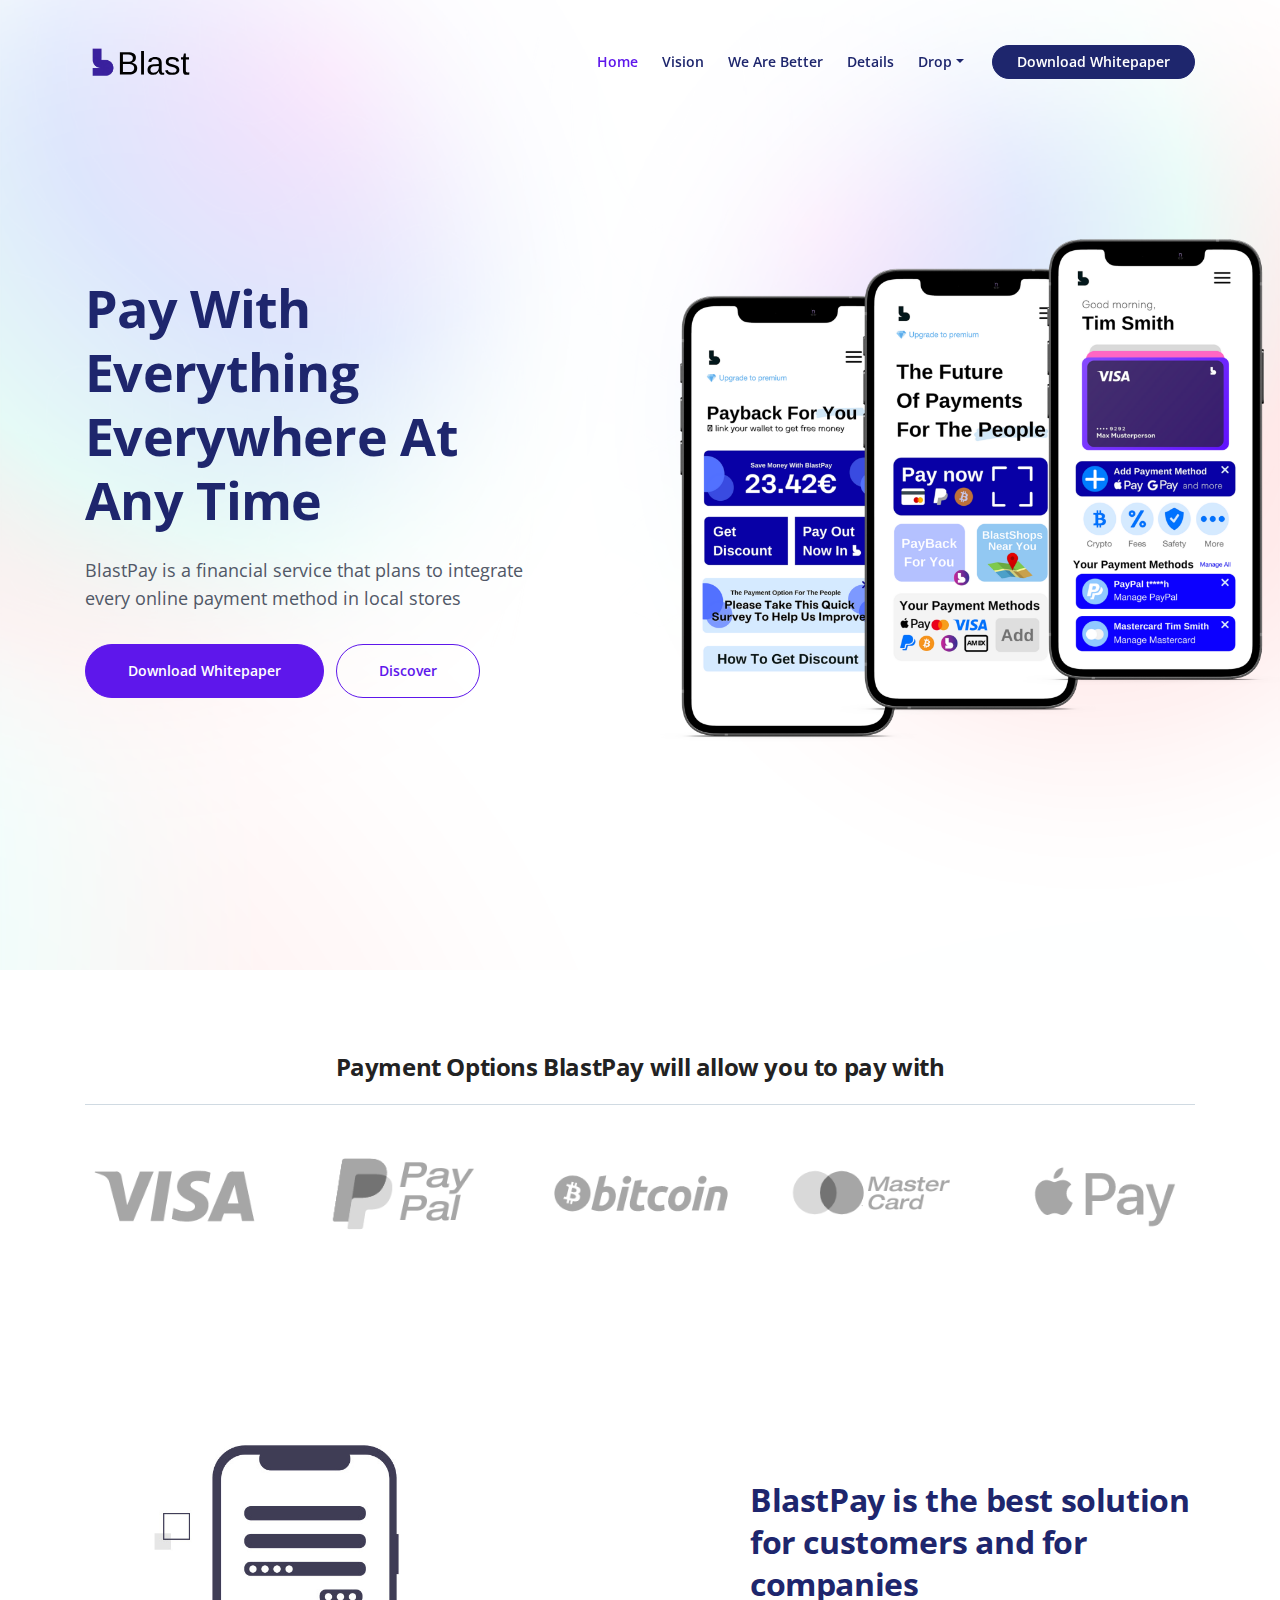
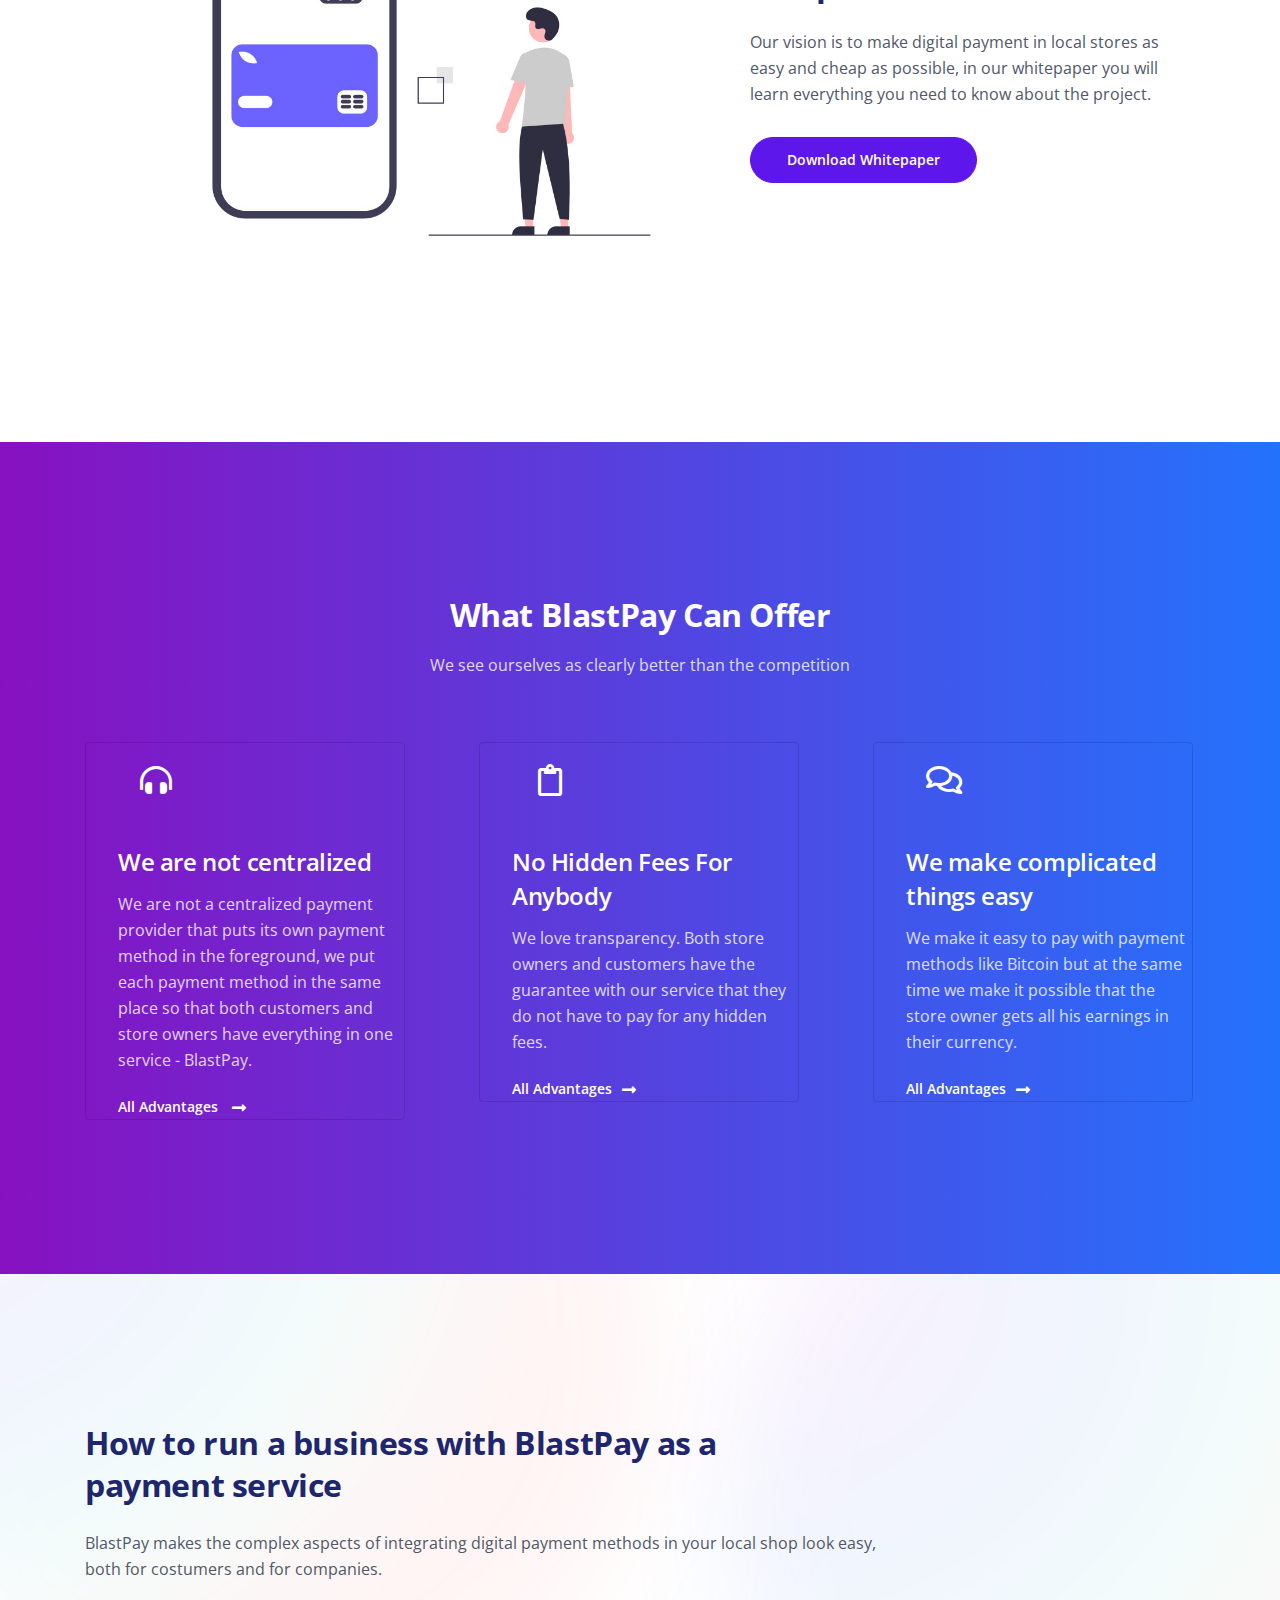
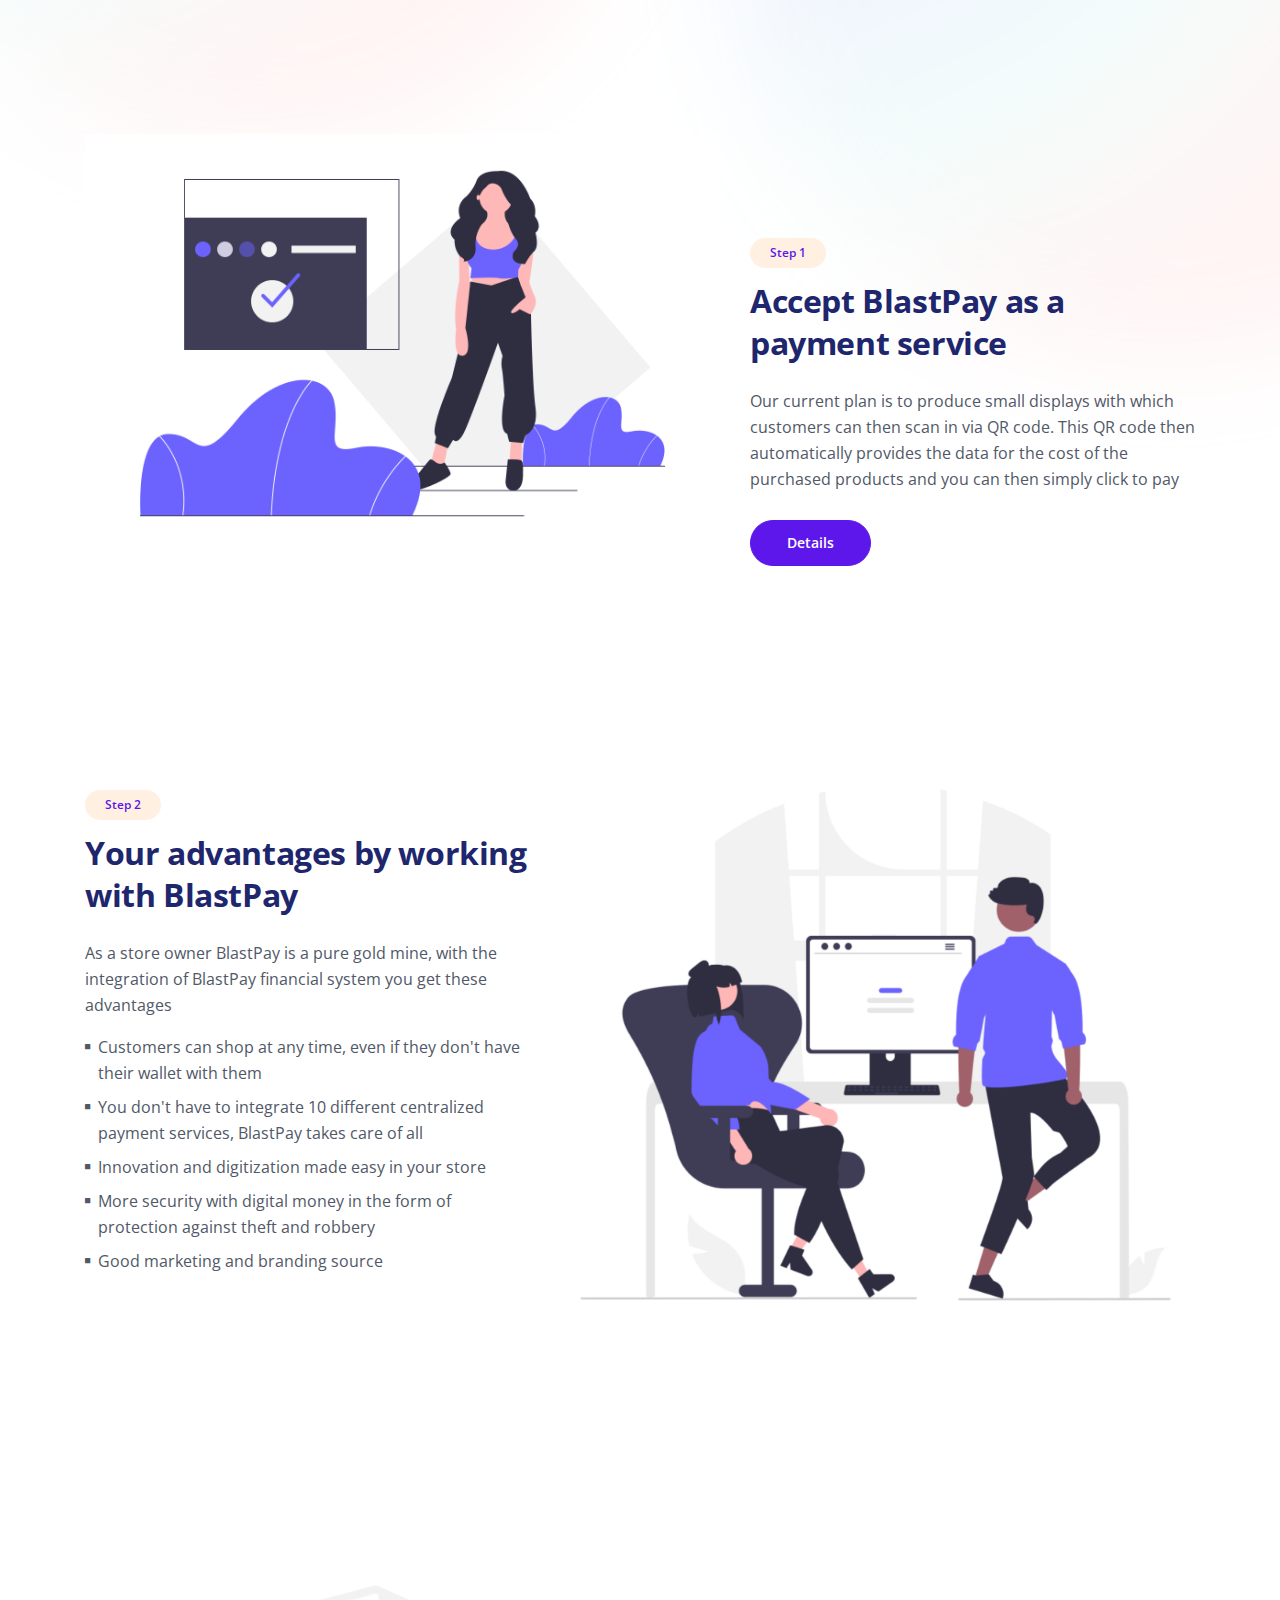
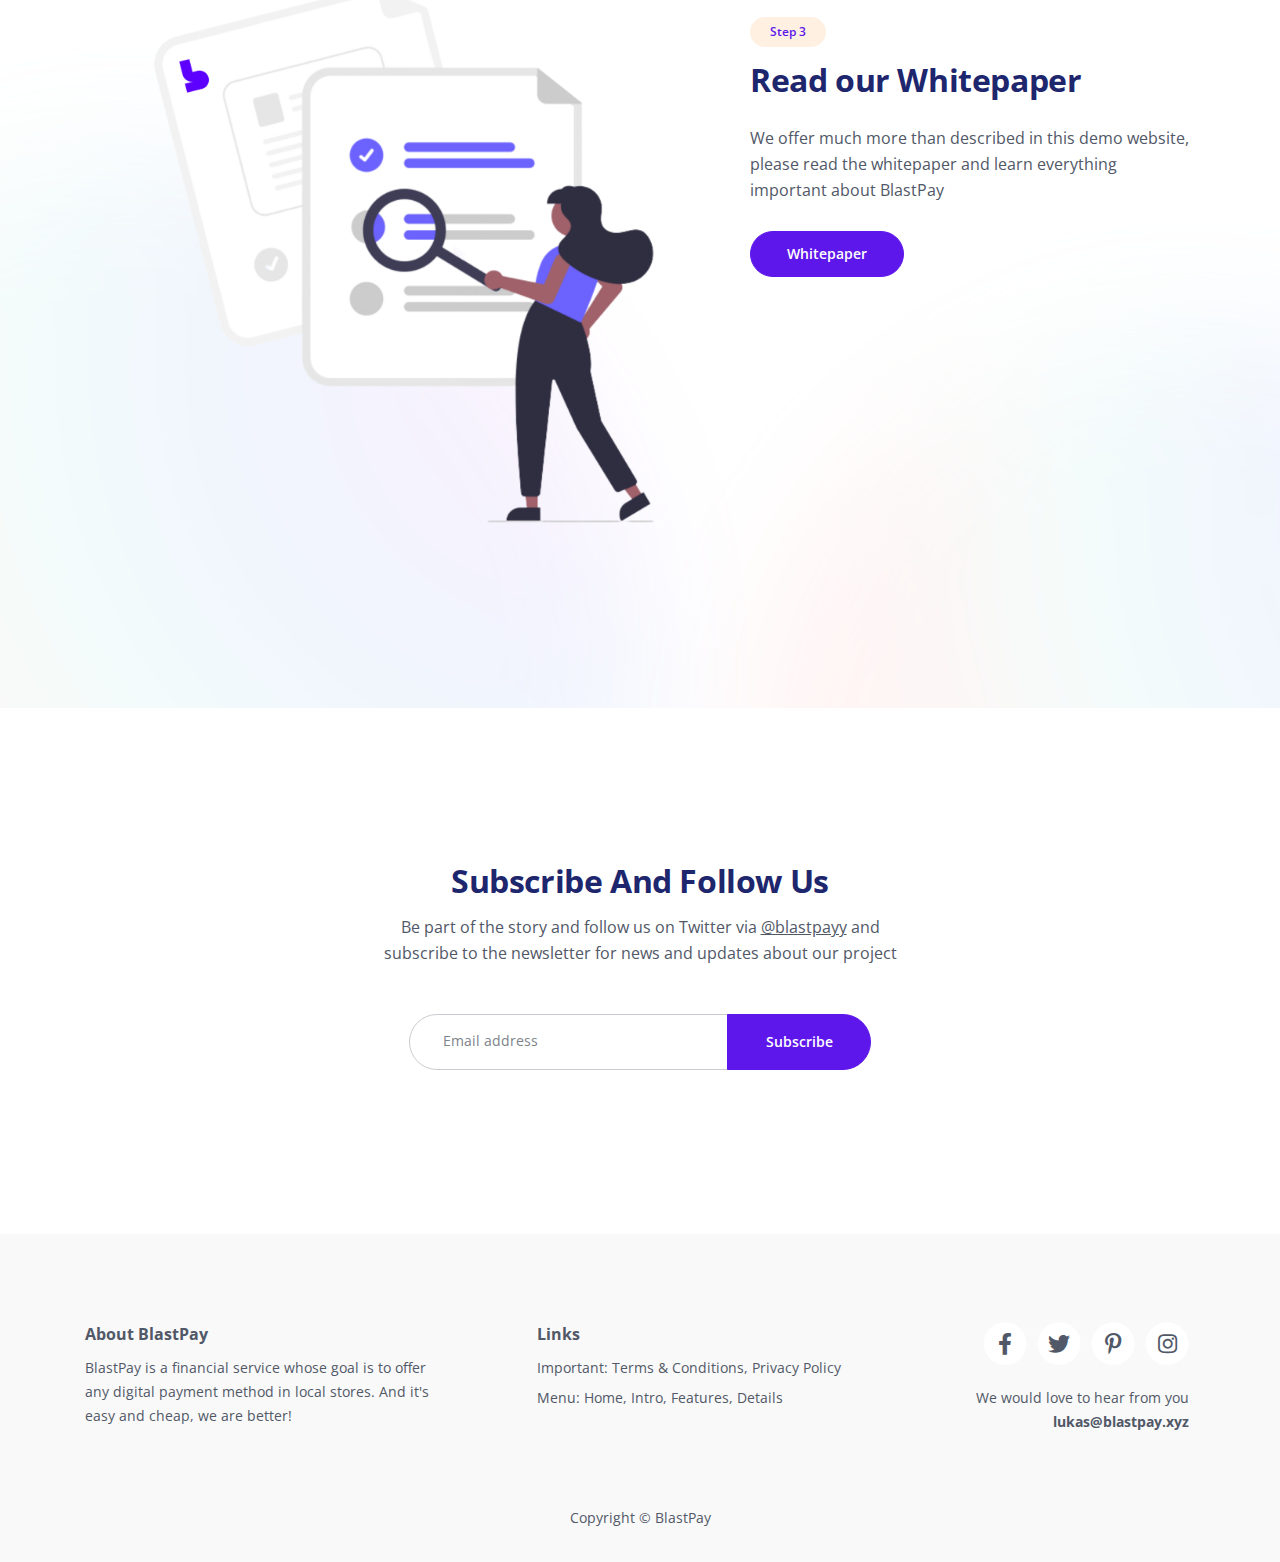
==== commit 6c7cf2f0: "Update index.html" ====
--- a/index.html
+++ b/index.html
@@ -67,7 +67,7 @@
                         <div class="dropdown-menu" aria-labelledby="dropdown01">
                             <a class="dropdown-item page-scroll" href="article.html">What is BlastPay</a>
                             <div class="dropdown-divider"></div>
-                            <a class="dropdown-item page-scroll" href="blog.html">Blast Token</a>
+                            <a class="dropdown-item page-scroll" href="https://blastpay.medium.com/the-blastpay-token-blst-20e96a4cb122">Blast Token</a>
                             <div class="dropdown-divider"></div>
                             <a class="dropdown-item page-scroll" href="#">Privacy Policy</a>
                         </div>
--- a/styles.css
+++ b/styles.css
@@ -682,7 +682,8 @@
 .cards-1 {
 	padding-top: 9.5rem;
 	padding-bottom: 6.625rem;
-	background-color: #040470;
+	background: rgb(135,17,193);
+        background: linear-gradient(90deg, rgba(135,17,193,1) 0%, rgba(36,114,252,1) 100%);
 }
 
 .cards-1 .h2-heading {
@@ -705,20 +706,20 @@
 
 .cards-1 .card-icon-wrapper {
 	padding-left: 2rem;
-	border-left: 1px solid #ff6c02;
+	border-left: 1px solid transparent;
 }
 
 .cards-1 .card-icon {
 	width: 74px;
 	height: 74px;
 	border-radius: 50%;
-	background-color: #3232a0;
+	background-color: transparent;
 	text-align: center;
 }
 
 .cards-1 .card-icon .fas,
 .cards-1 .card-icon .far {
-	color: #5E17EB;
+	color: #FFFFFF;
 	font-size: 2rem;
 	line-height: 4.625rem;
 }
